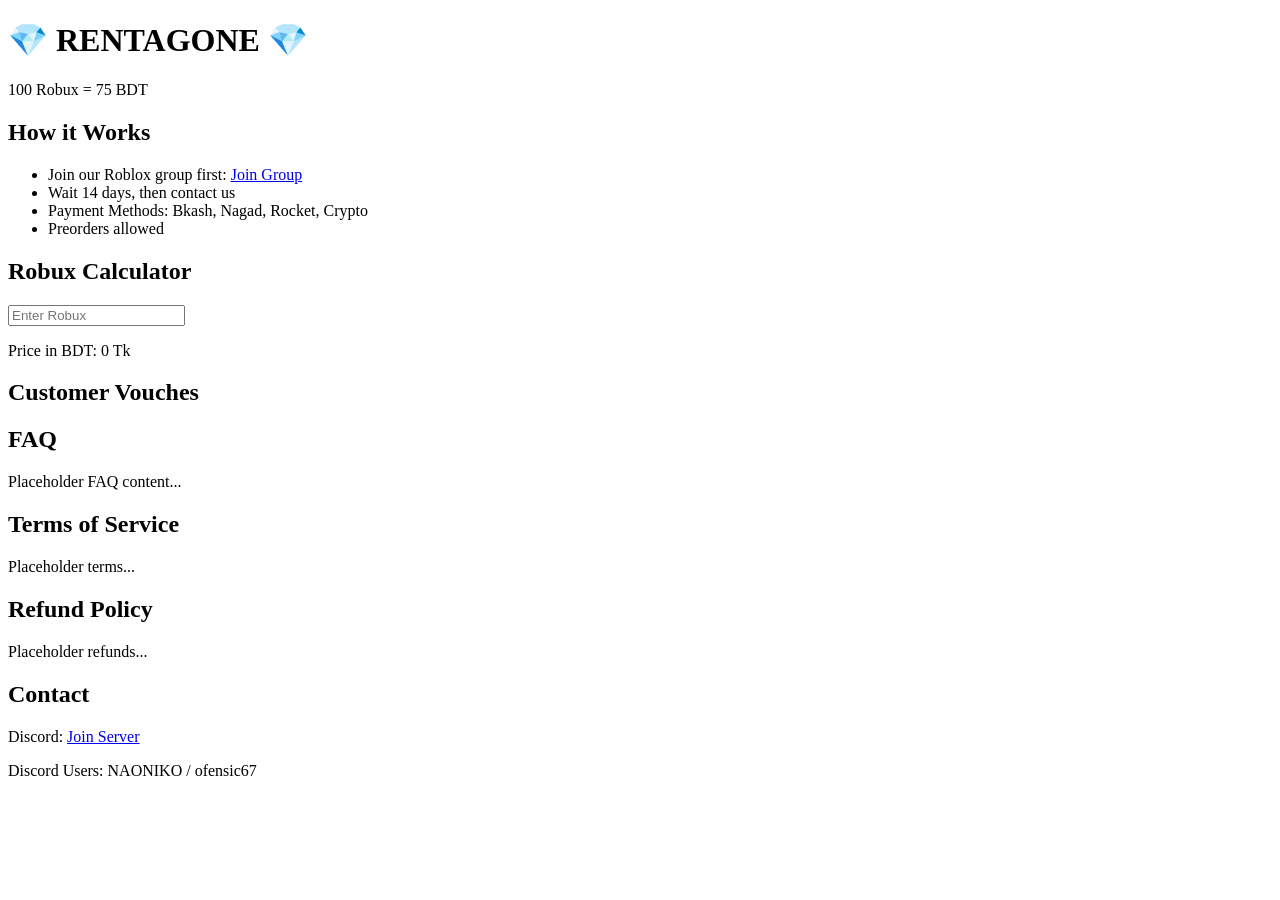
==== index.html @ b9e08302 "Update index.html" ====
<!DOCTYPE html>
<html lang="en">
<head>
  <meta charset="UTF-8">
  <meta name="viewport" content="width=device-width, initial-scale=1.0">
  <title>💎 RENTAGONE 💎</title>
  <link rel="stylesheet" href="style.css">
</head>
<body>

<header>
  <h1>💎 RENTAGONE 💎</h1>
  <p>100 Robux = 75 BDT</p>
</header>

<section id="how-it-works">
  <h2>How it Works</h2>
  <ul>
    <li>Join our Roblox group first: <a href="https://www.roblox.com/share/g/821984461" target="_blank">Join Group</a></li>
    <li>Wait 14 days, then contact us</li>
    <li>Payment Methods: Bkash, Nagad, Rocket, Crypto</li>
    <li>Preorders allowed</li>
  </ul>
</section>

<section id="robux-calculator">
  <h2>Robux Calculator</h2>
  <input type="number" id="robux-input" placeholder="Enter Robux">
  <p>Price in BDT: <span id="price-output">0 Tk</span></p>
</section>

<section id="vouches">
  <h2>Customer Vouches</h2>
  <div id="vouches-list"></div>
</section>

<section id="faq">
  <h2>FAQ</h2>
  <p>Placeholder FAQ content...</p>
</section>

<section id="terms">
  <h2>Terms of Service</h2>
  <p>Placeholder terms...</p>
</section>

<section id="refunds">
  <h2>Refund Policy</h2>
  <p>Placeholder refunds...</p>
</section>

<section id="contact">
  <h2>Contact</h2>
  <p>Discord: <a href="https://discord.gg/vEsmfYv5xp" target="_blank">Join Server</a></p>
  <p>Discord Users: NAONIKO / ofensic67</p>
</section>

<script src="script.js" defer></script>
</body>
</html>
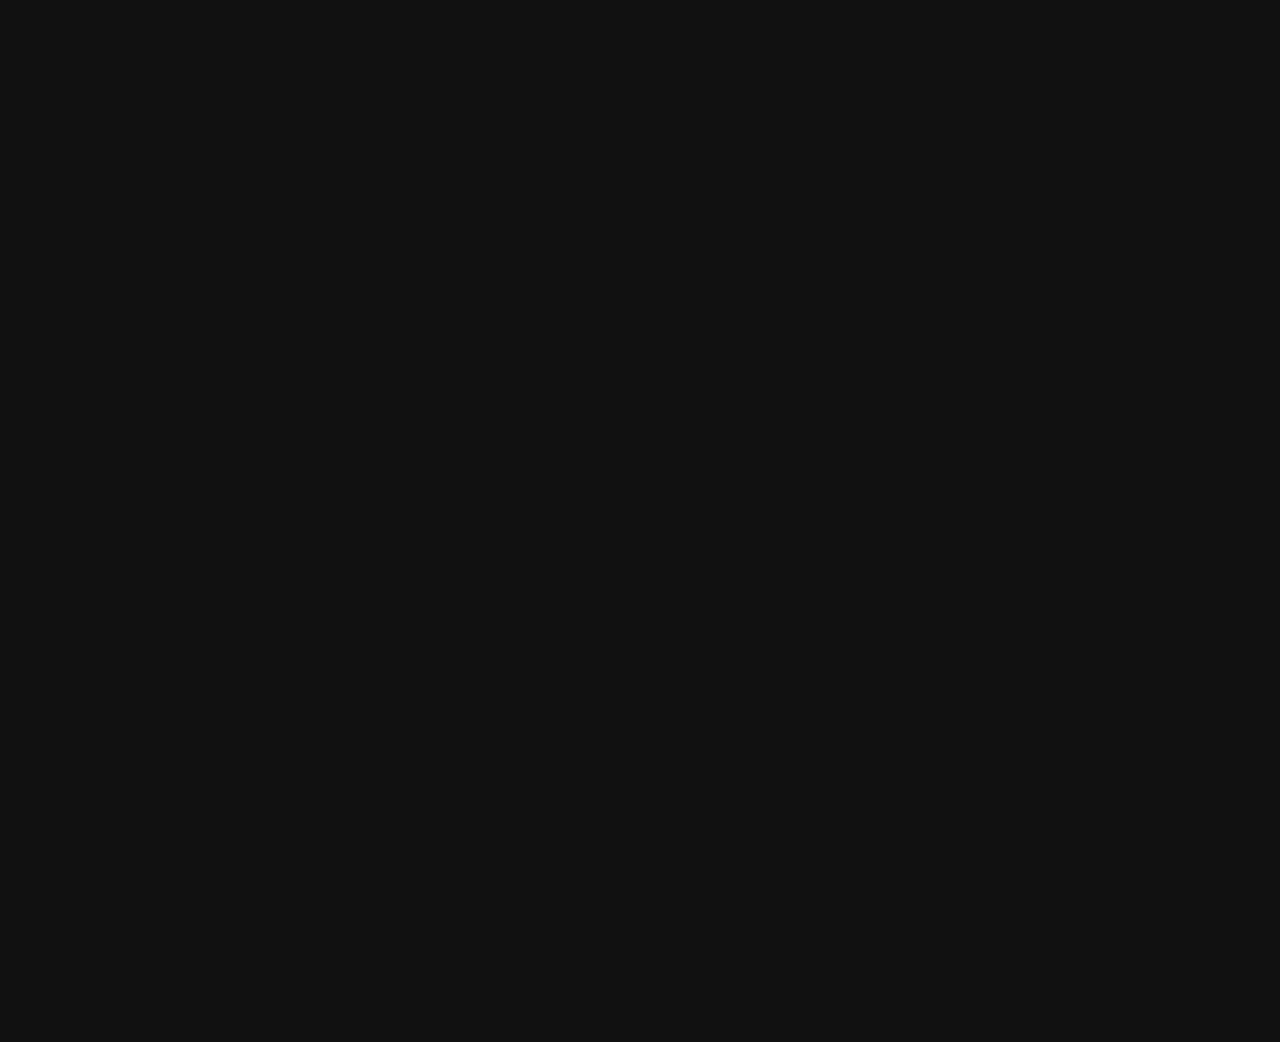
==== commit 577e002f: "Update index.html" ====
--- a/index.html
+++ b/index.html
@@ -7,54 +7,52 @@
   <link rel="stylesheet" href="style.css">
 </head>
 <body>
+  <!-- Header -->
+  <header class="fade-in">
+    <h1>💎 RENTAGONE 💎</h1>
+    <p>100 Robux = 75 BDT</p>
+  </header>
 
-<header>
-  <h1>💎 RENTAGONE 💎</h1>
-  <p>100 Robux = 75 BDT</p>
-</header>
+  <!-- How It Works Section -->
+  <section id="how-it-works" class="fade-in">
+    <h2>How it Works</h2>
+    <ol>
+      <li>Join our Roblox group first: <a href="https://www.roblox.com/share/g/821984461" target="_blank">Join Group</a></li>
+      <li>Wait 14 days, then contact us</li>
+      <li>Payment Methods: Bkash, Nagad, Rocket, Crypto</li>
+      <li>Preorders allowed</li>
+    </ol>
+  </section>
 
-<section id="how-it-works">
-  <h2>How it Works</h2>
-  <ul>
-    <li>Join our Roblox group first: <a href="https://www.roblox.com/share/g/821984461" target="_blank">Join Group</a></li>
-    <li>Wait 14 days, then contact us</li>
-    <li>Payment Methods: Bkash, Nagad, Rocket, Crypto</li>
-    <li>Preorders allowed</li>
-  </ul>
-</section>
+  <!-- Robux Calculator -->
+  <section id="robux-calculator" class="fade-in">
+    <h2>Robux Calculator</h2>
+    <label for="robux">Enter Robux amount:</label>
+    <input type="number" id="robux" placeholder="0">
+    <p>Price in BDT: <span id="price">0.00</span> Tk</p>
+  </section>
 
-<section id="robux-calculator">
-  <h2>Robux Calculator</h2>
-  <input type="number" id="robux-input" placeholder="Enter Robux">
-  <p>Price in BDT: <span id="price-output">0 Tk</span></p>
-</section>
+  <!-- Customer Vouches -->
+  <section id="vouches" class="fade-in">
+    <h2>Customer Vouches</h2>
+    <div id="vouch-list">
+      <p>Denolserl: Got my 160 Robux quickly, smooth! (5/5)</p>
+      <p>Denotiser2: 560 Robux delivered, happy customer! (5/5)</p>
+    </div>
+  </section>
 
-<section id="vouches">
-  <h2>Customer Vouches</h2>
-  <div id="vouches-list"></div>
-</section>
+  <!-- Contact Section -->
+  <section id="contact" class="fade-in">
+    <h2>Contact</h2>
+    <p>Discord: <a href="https://discord.gg/vEsmfYv5xp" target="_blank">Join Server</a></p>
+    <p>Discord Users: NAONIKO / ofensic67</p>
+  </section>
 
-<section id="faq">
-  <h2>FAQ</h2>
-  <p>Placeholder FAQ content...</p>
-</section>
+  <!-- Optional Footer -->
+  <footer class="fade-in">
+    <p>© 2026 RENTAGONE</p>
+  </footer>
 
-<section id="terms">
-  <h2>Terms of Service</h2>
-  <p>Placeholder terms...</p>
-</section>
-
-<section id="refunds">
-  <h2>Refund Policy</h2>
-  <p>Placeholder refunds...</p>
-</section>
-
-<section id="contact">
-  <h2>Contact</h2>
-  <p>Discord: <a href="https://discord.gg/vEsmfYv5xp" target="_blank">Join Server</a></p>
-  <p>Discord Users: NAONIKO / ofensic67</p>
-</section>
-
-<script src="script.js" defer></script>
+  <script src="script.js"></script>
 </body>
 </html>
--- a/style.css
+++ b/style.css
@@ -0,0 +1,48 @@
+body {
+  font-family: Arial, sans-serif;
+  background: #111;
+  color: #fff;
+  margin: 0;
+  padding: 0;
+}
+
+header {
+  text-align: center;
+  padding: 30px 0;
+  background: #1a1a1a;
+}
+
+header h1 {
+  color: #00ffff;
+  margin: 0;
+}
+
+section {
+  padding: 20px;
+  margin: 20px;
+  background: #222;
+  border-radius: 8px;
+}
+
+a {
+  color: #00ffff;
+  text-decoration: none;
+}
+
+input {
+  padding: 8px;
+  margin-top: 10px;
+  border-radius: 5px;
+  border: none;
+}
+/* Scroll fade-in effect */
+.fade-in {
+  opacity: 0;
+  transform: translateY(30px);
+  transition: opacity 0.8s ease-out, transform 0.8s ease-out;
+}
+
+.fade-in.visible {
+  opacity: 1;
+  transform: translateY(0);
+}
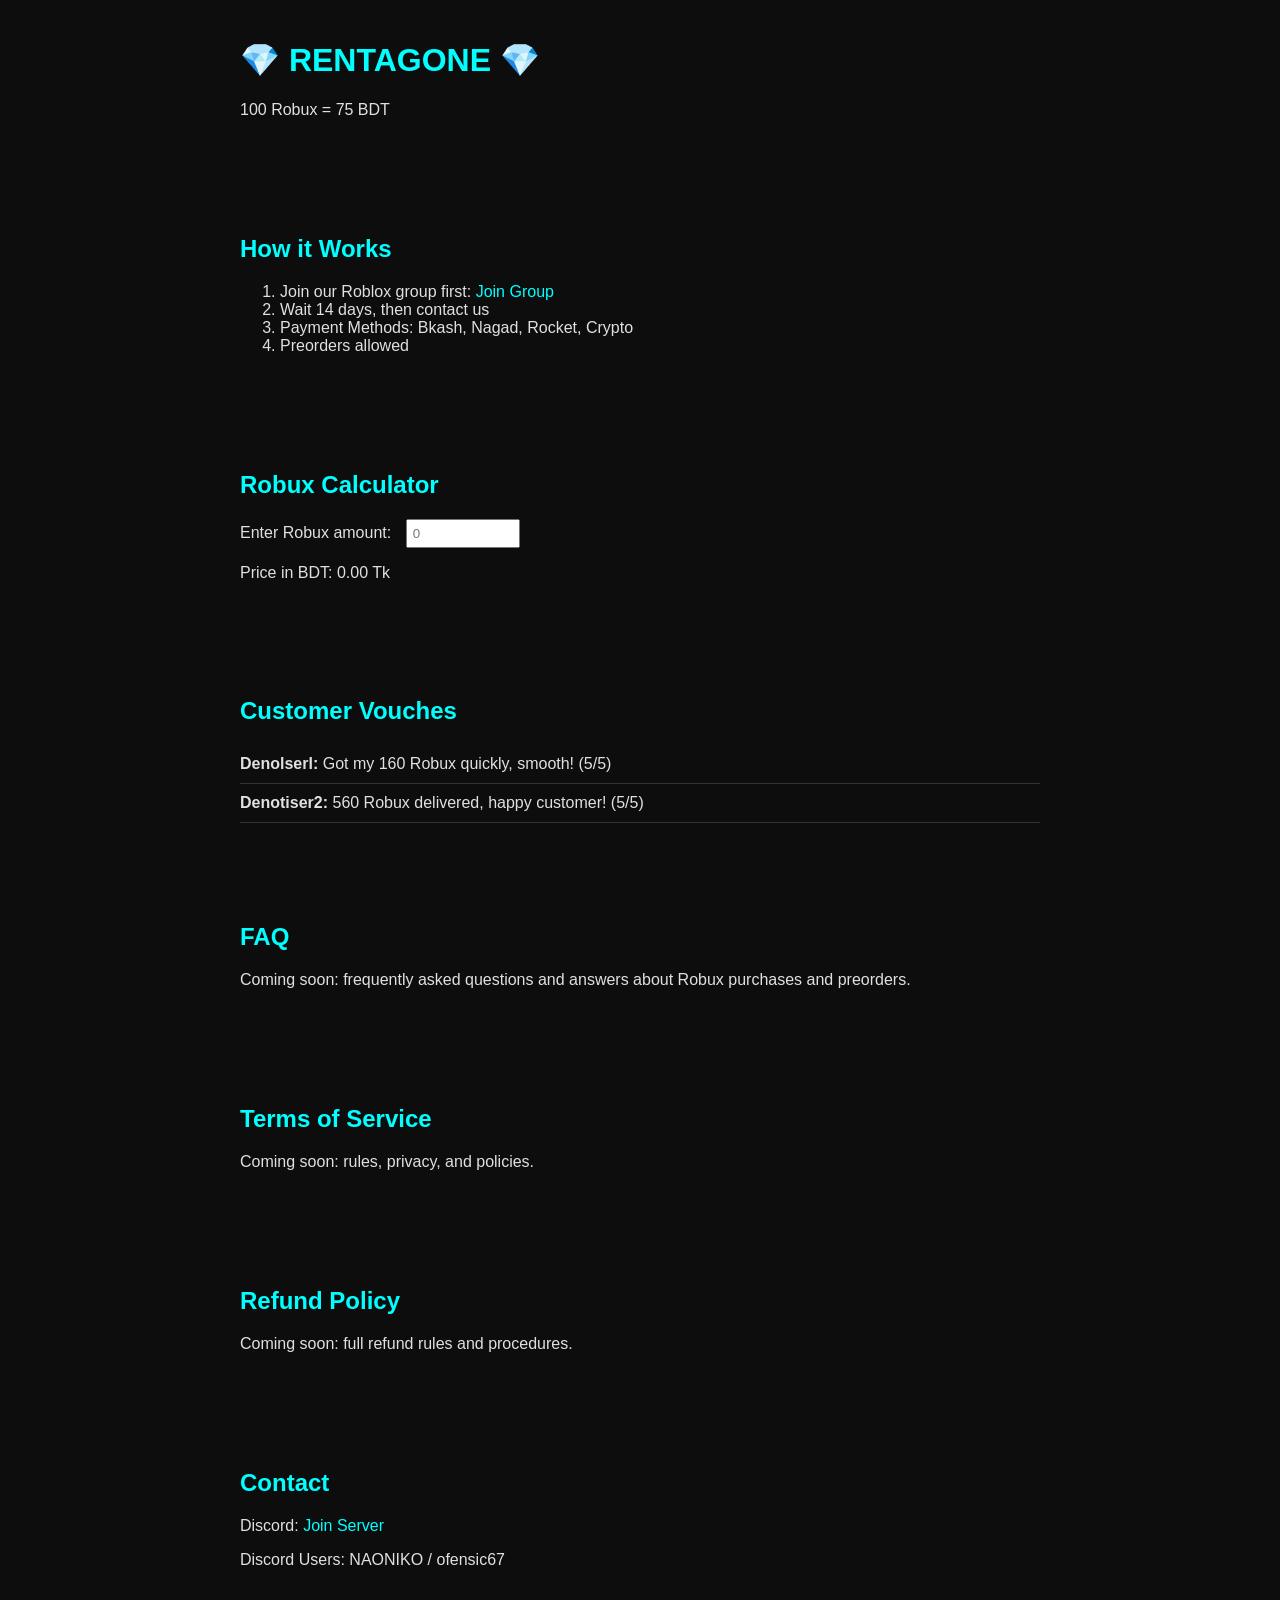
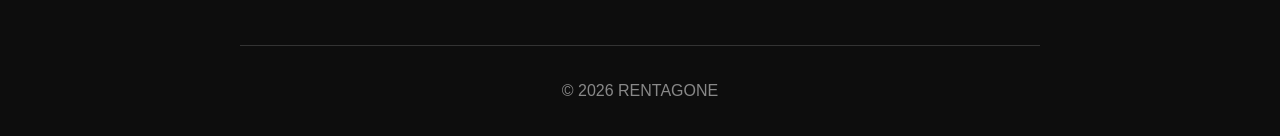
==== commit 014b61f4: "Update index.html" ====
--- a/index.html
+++ b/index.html
@@ -4,17 +4,34 @@
   <meta charset="UTF-8">
   <meta name="viewport" content="width=device-width, initial-scale=1.0">
   <title>💎 RENTAGONE 💎</title>
-  <link rel="stylesheet" href="style.css">
+  <style>
+    /* === Basic Styles === */
+    body {
+      font-family: Arial, sans-serif;
+      background-color: #0d0d0d;
+      color: #e0e0e0;
+      margin: 0;
+      padding: 0;
+    }
+    a { color: #00ffff; text-decoration: none; }
+    header, section, footer { padding: 20px; max-width: 800px; margin: auto; }
+    h1, h2 { color: #00ffff; }
+    input[type=number] { width: 100px; padding: 5px; margin-left: 10px; }
+    .section-box { margin-bottom: 40px; }
+    .vouch { border-bottom: 1px solid #333; padding: 10px 0; }
+    footer { text-align: center; color: #888; padding: 20px 0; border-top: 1px solid #333; }
+  </style>
 </head>
 <body>
-  <!-- Header -->
-  <header class="fade-in">
+
+  <!-- HEADER -->
+  <header class="section-box">
     <h1>💎 RENTAGONE 💎</h1>
     <p>100 Robux = 75 BDT</p>
   </header>
 
-  <!-- How It Works Section -->
-  <section id="how-it-works" class="fade-in">
+  <!-- HOW IT WORKS -->
+  <section id="how-it-works" class="section-box">
     <h2>How it Works</h2>
     <ol>
       <li>Join our Roblox group first: <a href="https://www.roblox.com/share/g/821984461" target="_blank">Join Group</a></li>
@@ -24,35 +41,67 @@
     </ol>
   </section>
 
-  <!-- Robux Calculator -->
-  <section id="robux-calculator" class="fade-in">
+  <!-- ROBUX CALCULATOR -->
+  <section id="robux-calculator" class="section-box">
     <h2>Robux Calculator</h2>
     <label for="robux">Enter Robux amount:</label>
-    <input type="number" id="robux" placeholder="0">
+    <input type="number" id="robux" placeholder="0" min="0">
     <p>Price in BDT: <span id="price">0.00</span> Tk</p>
   </section>
 
-  <!-- Customer Vouches -->
-  <section id="vouches" class="fade-in">
+  <!-- CUSTOMER VOUCHES -->
+  <section id="vouches" class="section-box">
     <h2>Customer Vouches</h2>
     <div id="vouch-list">
-      <p>Denolserl: Got my 160 Robux quickly, smooth! (5/5)</p>
-      <p>Denotiser2: 560 Robux delivered, happy customer! (5/5)</p>
+      <div class="vouch"><strong>Denolserl:</strong> Got my 160 Robux quickly, smooth! (5/5)</div>
+      <div class="vouch"><strong>Denotiser2:</strong> 560 Robux delivered, happy customer! (5/5)</div>
+      <!-- You can add more demo vouches here -->
     </div>
   </section>
 
-  <!-- Contact Section -->
-  <section id="contact" class="fade-in">
+  <!-- FAQ SECTION (Placeholder) -->
+  <section id="faq" class="section-box">
+    <h2>FAQ</h2>
+    <p>Coming soon: frequently asked questions and answers about Robux purchases and preorders.</p>
+  </section>
+
+  <!-- TERMS OF SERVICE -->
+  <section id="terms" class="section-box">
+    <h2>Terms of Service</h2>
+    <p>Coming soon: rules, privacy, and policies.</p>
+  </section>
+
+  <!-- REFUND POLICY -->
+  <section id="refunds" class="section-box">
+    <h2>Refund Policy</h2>
+    <p>Coming soon: full refund rules and procedures.</p>
+  </section>
+
+  <!-- CONTACT -->
+  <section id="contact" class="section-box">
     <h2>Contact</h2>
     <p>Discord: <a href="https://discord.gg/vEsmfYv5xp" target="_blank">Join Server</a></p>
     <p>Discord Users: NAONIKO / ofensic67</p>
   </section>
 
-  <!-- Optional Footer -->
-  <footer class="fade-in">
+  <!-- FOOTER -->
+  <footer>
     <p>© 2026 RENTAGONE</p>
   </footer>
 
-  <script src="script.js"></script>
+  <!-- === SCRIPT.JS CONTENT === -->
+  <script>
+    // Robux Calculator
+    const robuxInput = document.getElementById('robux');
+    const priceSpan = document.getElementById('price');
+    const rate = 75 / 100; // 100 Robux = 75 BDT
+
+    robuxInput.addEventListener('input', () => {
+      let robux = parseFloat(robuxInput.value) || 0;
+      let price = robux * rate;
+      priceSpan.textContent = price.toFixed(2);
+    });
+  </script>
+
 </body>
 </html>
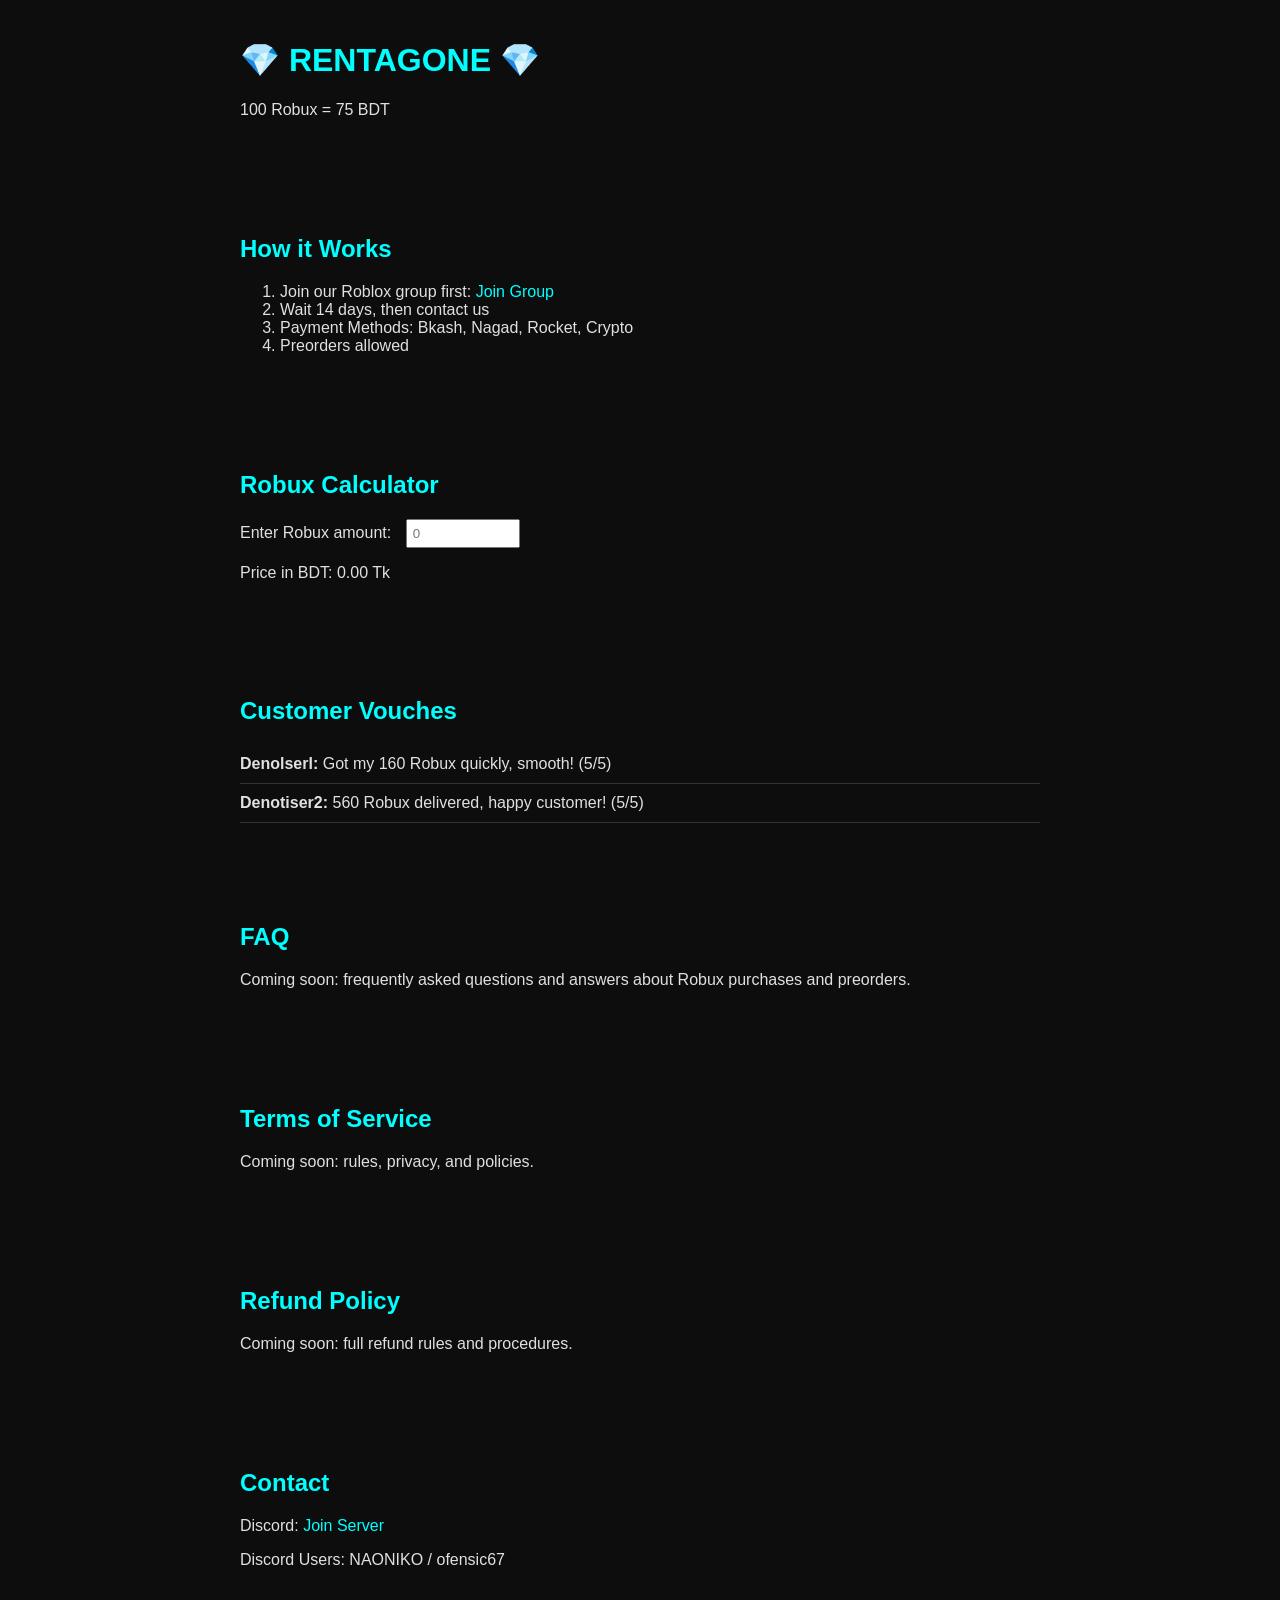
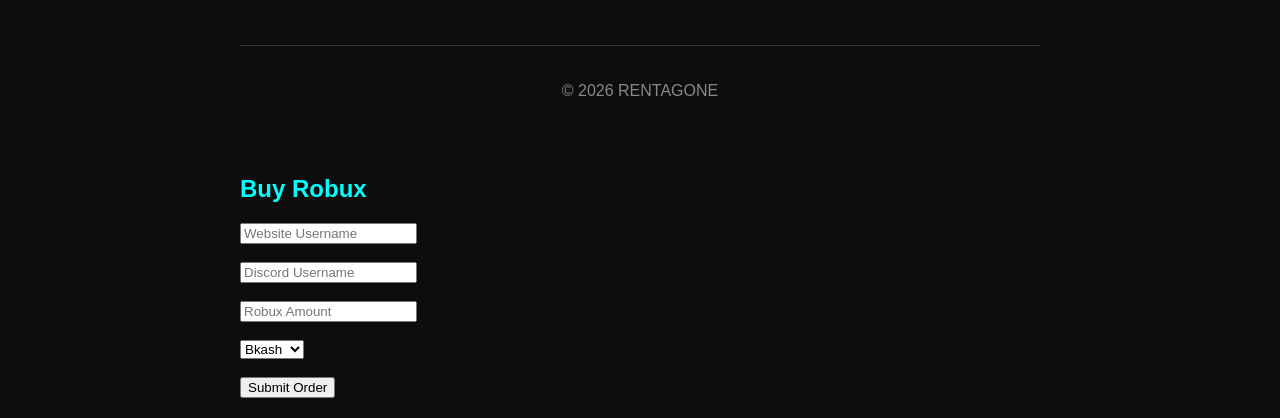
==== commit 7e88e739: "Update index.html" ====
--- a/index.html
+++ b/index.html
@@ -105,3 +105,25 @@
 
 </body>
 </html>
+<section id="order">
+
+<h2>Buy Robux</h2>
+
+<input id="username" placeholder="Website Username"><br><br>
+
+<input id="discord" placeholder="Discord Username"><br><br>
+
+<input id="orderRobux" placeholder="Robux Amount"><br><br>
+
+<select id="payment">
+<option>Bkash</option>
+<option>Nagad</option>
+<option>Rocket</option>
+<option>Crypto</option>
+</select>
+
+<br><br>
+
+<button onclick="sendOrder()">Submit Order</button>
+
+</section>
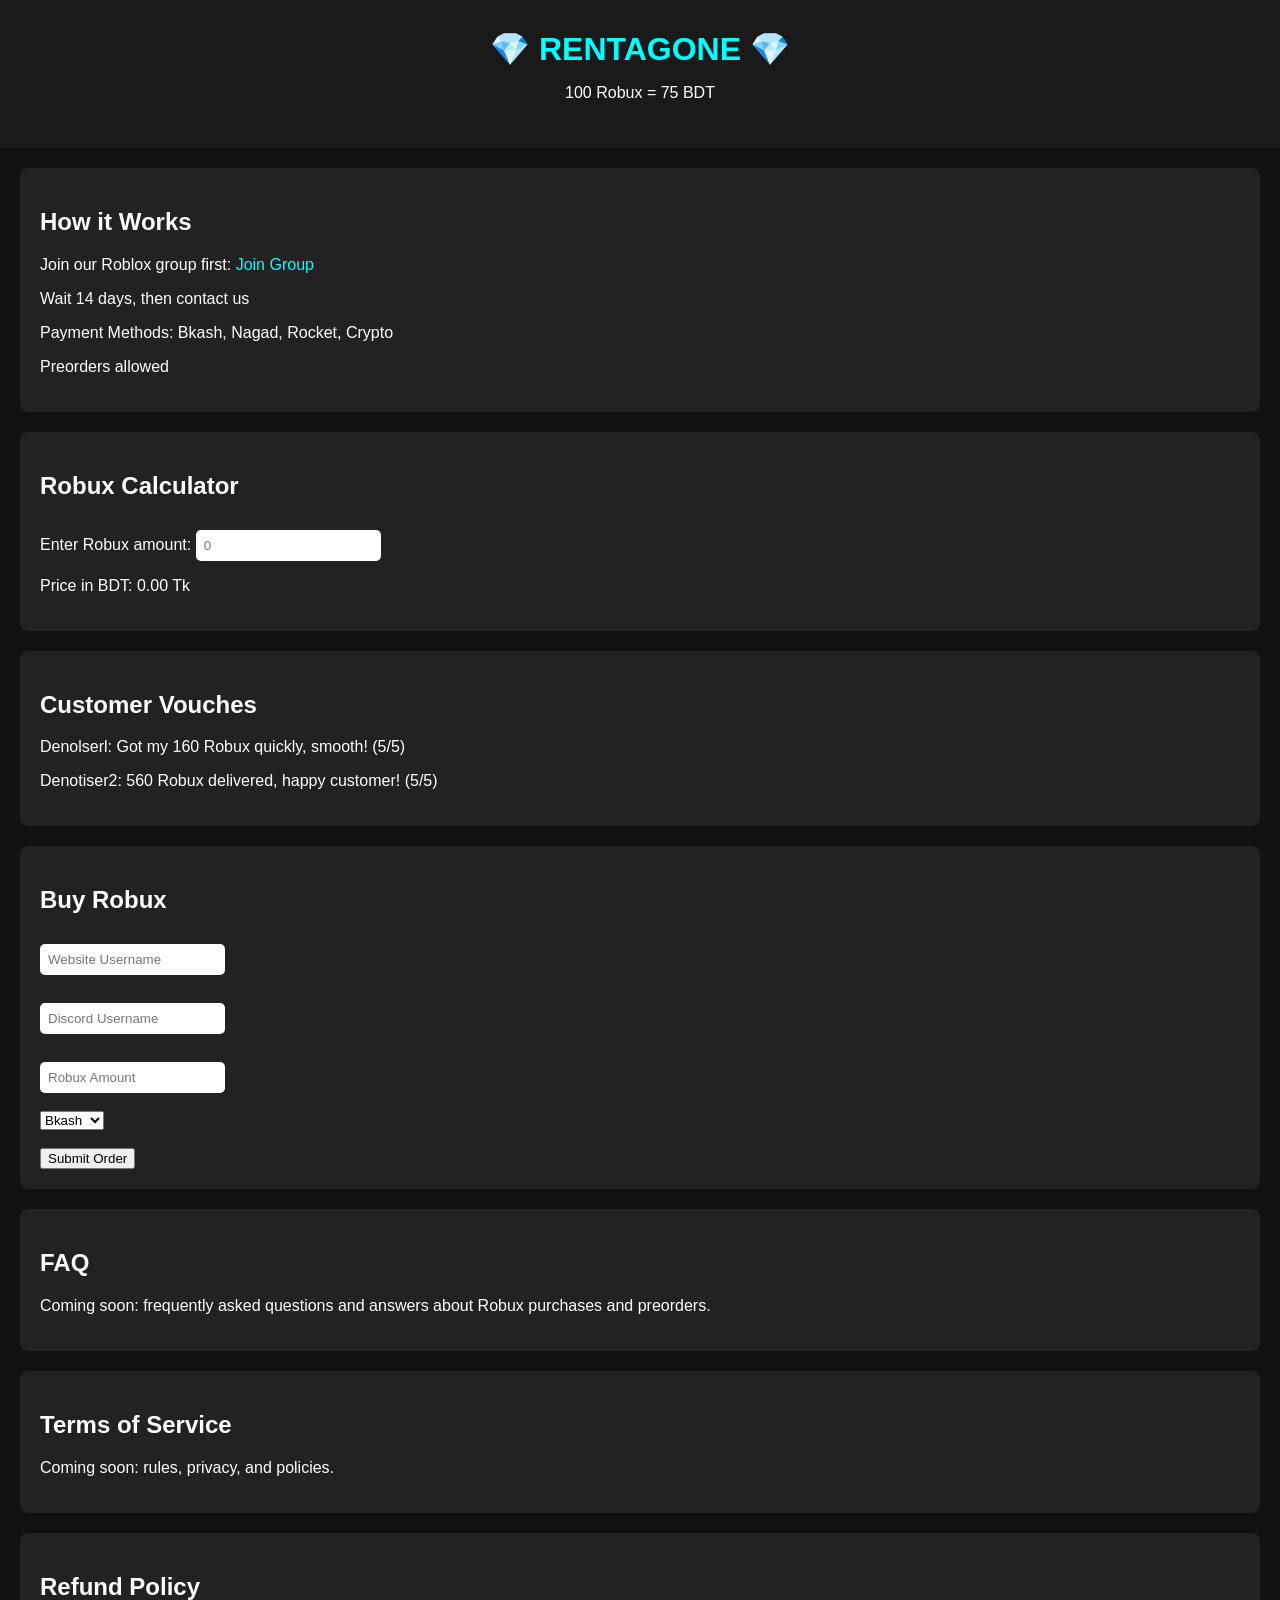
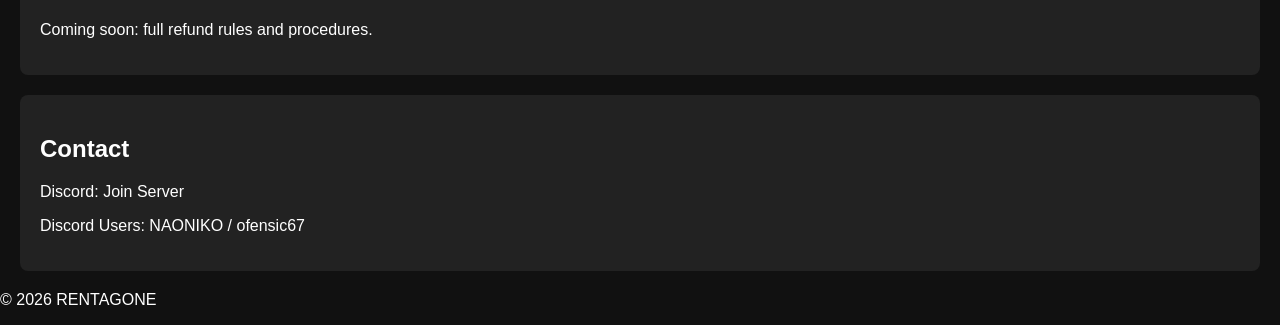
==== commit 5a7d29c7: "Update index.html" ====
--- a/index.html
+++ b/index.html
@@ -1,125 +1,87 @@
 <!DOCTYPE html>
 <html lang="en">
 <head>
-  <meta charset="UTF-8">
-  <meta name="viewport" content="width=device-width, initial-scale=1.0">
-  <title>💎 RENTAGONE 💎</title>
-  <style>
-    /* === Basic Styles === */
-    body {
-      font-family: Arial, sans-serif;
-      background-color: #0d0d0d;
-      color: #e0e0e0;
-      margin: 0;
-      padding: 0;
-    }
-    a { color: #00ffff; text-decoration: none; }
-    header, section, footer { padding: 20px; max-width: 800px; margin: auto; }
-    h1, h2 { color: #00ffff; }
-    input[type=number] { width: 100px; padding: 5px; margin-left: 10px; }
-    .section-box { margin-bottom: 40px; }
-    .vouch { border-bottom: 1px solid #333; padding: 10px 0; }
-    footer { text-align: center; color: #888; padding: 20px 0; border-top: 1px solid #333; }
-  </style>
+
+<meta charset="UTF-8">
+<meta name="viewport" content="width=device-width, initial-scale=1.0">
+
+<title>RENTAGONE</title>
+
+<link rel="stylesheet" href="style.css">
+
 </head>
 <body>
 
-  <!-- HEADER -->
-  <header class="section-box">
-    <h1>💎 RENTAGONE 💎</h1>
-    <p>100 Robux = 75 BDT</p>
-  </header>
+<header>
 
-  <!-- HOW IT WORKS -->
-  <section id="how-it-works" class="section-box">
-    <h2>How it Works</h2>
-    <ol>
-      <li>Join our Roblox group first: <a href="https://www.roblox.com/share/g/821984461" target="_blank">Join Group</a></li>
-      <li>Wait 14 days, then contact us</li>
-      <li>Payment Methods: Bkash, Nagad, Rocket, Crypto</li>
-      <li>Preorders allowed</li>
-    </ol>
-  </section>
+<h1>💎 RENTAGONE 💎</h1>
+<p>100 Robux = 75 BDT</p>
 
-  <!-- ROBUX CALCULATOR -->
-  <section id="robux-calculator" class="section-box">
-    <h2>Robux Calculator</h2>
-    <label for="robux">Enter Robux amount:</label>
-    <input type="number" id="robux" placeholder="0" min="0">
-    <p>Price in BDT: <span id="price">0.00</span> Tk</p>
-  </section>
+</header>
 
-  <!-- CUSTOMER VOUCHES -->
-  <section id="vouches" class="section-box">
-    <h2>Customer Vouches</h2>
-    <div id="vouch-list">
-      <div class="vouch"><strong>Denolserl:</strong> Got my 160 Robux quickly, smooth! (5/5)</div>
-      <div class="vouch"><strong>Denotiser2:</strong> 560 Robux delivered, happy customer! (5/5)</div>
-      <!-- You can add more demo vouches here -->
-    </div>
-  </section>
 
-  <!-- FAQ SECTION (Placeholder) -->
-  <section id="faq" class="section-box">
-    <h2>FAQ</h2>
-    <p>Coming soon: frequently asked questions and answers about Robux purchases and preorders.</p>
-  </section>
+<section>
 
-  <!-- TERMS OF SERVICE -->
-  <section id="terms" class="section-box">
-    <h2>Terms of Service</h2>
-    <p>Coming soon: rules, privacy, and policies.</p>
-  </section>
+<h2>How it Works</h2>
 
-  <!-- REFUND POLICY -->
-  <section id="refunds" class="section-box">
-    <h2>Refund Policy</h2>
-    <p>Coming soon: full refund rules and procedures.</p>
-  </section>
+<p>Join our Roblox group first: <a href="#">Join Group</a></p>
 
-  <!-- CONTACT -->
-  <section id="contact" class="section-box">
-    <h2>Contact</h2>
-    <p>Discord: <a href="https://discord.gg/vEsmfYv5xp" target="_blank">Join Server</a></p>
-    <p>Discord Users: NAONIKO / ofensic67</p>
-  </section>
+<p>Wait 14 days, then contact us</p>
 
-  <!-- FOOTER -->
-  <footer>
-    <p>© 2026 RENTAGONE</p>
-  </footer>
+<p>Payment Methods: Bkash, Nagad, Rocket, Crypto</p>
 
-  <!-- === SCRIPT.JS CONTENT === -->
-  <script>
-    // Robux Calculator
-    const robuxInput = document.getElementById('robux');
-    const priceSpan = document.getElementById('price');
-    const rate = 75 / 100; // 100 Robux = 75 BDT
+<p>Preorders allowed</p>
 
-    robuxInput.addEventListener('input', () => {
-      let robux = parseFloat(robuxInput.value) || 0;
-      let price = robux * rate;
-      priceSpan.textContent = price.toFixed(2);
-    });
-  </script>
+</section>
 
-</body>
-</html>
-<section id="order">
+
+<section>
+
+<h2>Robux Calculator</h2>
+
+<label>Enter Robux amount:</label>
+
+<input id="robux" type="number" placeholder="0">
+
+<p>Price in BDT: <span id="price">0.00</span> Tk</p>
+
+</section>
+
+
+<section>
+
+<h2>Customer Vouches</h2>
+
+<p>Denolserl: Got my 160 Robux quickly, smooth! (5/5)</p>
+
+<p>Denotiser2: 560 Robux delivered, happy customer! (5/5)</p>
+
+</section>
+
+
+<section>
 
 <h2>Buy Robux</h2>
 
-<input id="username" placeholder="Website Username"><br><br>
+<input id="username" placeholder="Website Username">
 
-<input id="discord" placeholder="Discord Username"><br><br>
+<br><br>
 
-<input id="orderRobux" placeholder="Robux Amount"><br><br>
+<input id="discord" placeholder="Discord Username">
+
+<br><br>
+
+<input id="orderRobux" placeholder="Robux Amount">
+
+<br><br>
 
 <select id="payment">
+
 <option>Bkash</option>
 <option>Nagad</option>
 <option>Rocket</option>
 <option>Crypto</option>
+
 </select>
 
 <br><br>
@@ -127,3 +89,54 @@
 <button onclick="sendOrder()">Submit Order</button>
 
 </section>
+
+
+<section>
+
+<h2>FAQ</h2>
+
+<p>Coming soon: frequently asked questions and answers about Robux purchases and preorders.</p>
+
+</section>
+
+
+<section>
+
+<h2>Terms of Service</h2>
+
+<p>Coming soon: rules, privacy, and policies.</p>
+
+</section>
+
+
+<section>
+
+<h2>Refund Policy</h2>
+
+<p>Coming soon: full refund rules and procedures.</p>
+
+</section>
+
+
+<section>
+
+<h2>Contact</h2>
+
+<p>Discord: Join Server</p>
+
+<p>Discord Users: NAONIKO / ofensic67</p>
+
+</section>
+
+
+<footer>
+
+<p>© 2026 RENTAGONE</p>
+
+</footer>
+
+
+<script src="script.js"></script>
+
+</body>
+</html>
--- a/style.css
+++ b/style.css
@@ -0,0 +1,48 @@
+body {
+  font-family: Arial, sans-serif;
+  background: #111;
+  color: #fff;
+  margin: 0;
+  padding: 0;
+}
+
+header {
+  text-align: center;
+  padding: 30px 0;
+  background: #1a1a1a;
+}
+
+header h1 {
+  color: #00ffff;
+  margin: 0;
+}
+
+section {
+  padding: 20px;
+  margin: 20px;
+  background: #222;
+  border-radius: 8px;
+}
+
+a {
+  color: #00ffff;
+  text-decoration: none;
+}
+
+input {
+  padding: 8px;
+  margin-top: 10px;
+  border-radius: 5px;
+  border: none;
+}
+/* Scroll fade-in effect */
+.fade-in {
+  opacity: 0;
+  transform: translateY(30px);
+  transition: opacity 0.8s ease-out, transform 0.8s ease-out;
+}
+
+.fade-in.visible {
+  opacity: 1;
+  transform: translateY(0);
+}
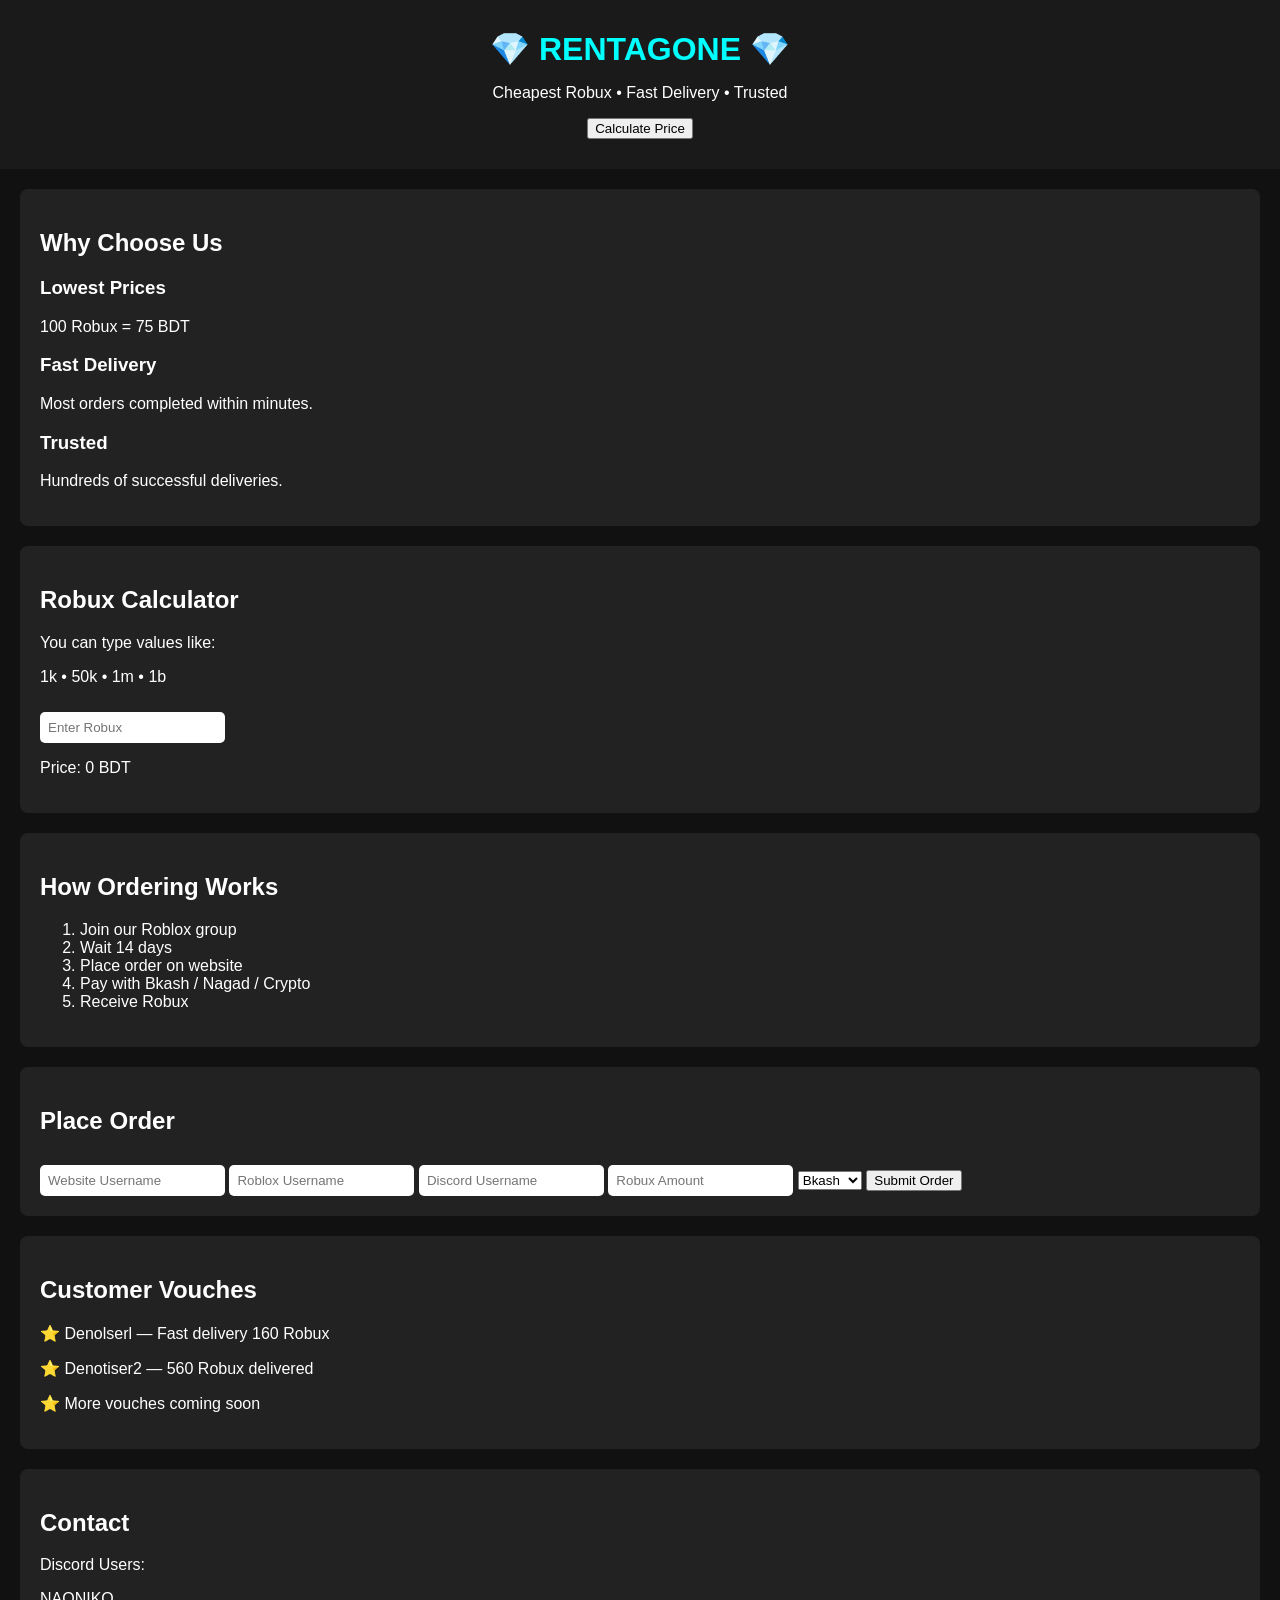
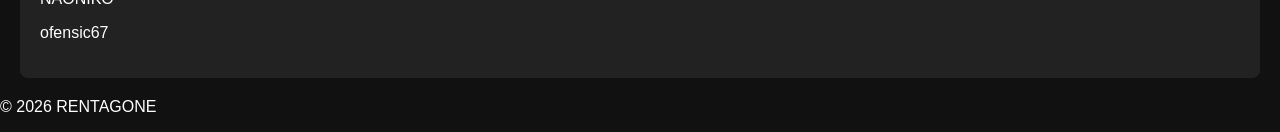
==== commit 69ba18fa: "Update index.html" ====
--- a/index.html
+++ b/index.html
@@ -1,81 +1,117 @@
 <!DOCTYPE html>
 <html lang="en">
+
 <head>
 
 <meta charset="UTF-8">
-<meta name="viewport" content="width=device-width, initial-scale=1.0">
+<meta name="viewport" content="width=device-width, initial-scale=1">
 
 <title>RENTAGONE</title>
 
 <link rel="stylesheet" href="style.css">
 
 </head>
+
 <body>
 
-<header>
+<header class="hero">
 
 <h1>💎 RENTAGONE 💎</h1>
-<p>100 Robux = 75 BDT</p>
+
+<p class="tagline">
+Cheapest Robux • Fast Delivery • Trusted
+</p>
+
+<a href="#calculator">
+<button class="mainbtn">Calculate Price</button>
+</a>
 
 </header>
 
 
-<section>
 
-<h2>How it Works</h2>
+<section class="section">
 
-<p>Join our Roblox group first: <a href="#">Join Group</a></p>
+<h2>Why Choose Us</h2>
 
-<p>Wait 14 days, then contact us</p>
+<div class="features">
 
-<p>Payment Methods: Bkash, Nagad, Rocket, Crypto</p>
+<div class="card">
+<h3>Lowest Prices</h3>
+<p>100 Robux = 75 BDT</p>
+</div>
 
-<p>Preorders allowed</p>
+<div class="card">
+<h3>Fast Delivery</h3>
+<p>Most orders completed within minutes.</p>
+</div>
+
+<div class="card">
+<h3>Trusted</h3>
+<p>Hundreds of successful deliveries.</p>
+</div>
+
+</div>
 
 </section>
 
 
-<section>
+
+<section id="calculator" class="section">
 
 <h2>Robux Calculator</h2>
 
-<label>Enter Robux amount:</label>
+<p>You can type values like:</p>
 
-<input id="robux" type="number" placeholder="0">
+<p class="examples">1k • 50k • 1m • 1b</p>
 
-<p>Price in BDT: <span id="price">0.00</span> Tk</p>
+<input id="robuxInput" placeholder="Enter Robux">
+
+<p class="price">
+Price: <span id="price">0</span> BDT
+</p>
 
 </section>
 
 
-<section>
 
-<h2>Customer Vouches</h2>
+<section class="section">
 
-<p>Denolserl: Got my 160 Robux quickly, smooth! (5/5)</p>
+<h2>How Ordering Works</h2>
 
-<p>Denotiser2: 560 Robux delivered, happy customer! (5/5)</p>
+<ol class="steps">
+
+<li>Join our Roblox group</li>
+
+<li>Wait 14 days</li>
+
+<li>Place order on website</li>
+
+<li>Pay with Bkash / Nagad / Crypto</li>
+
+<li>Receive Robux</li>
+
+</ol>
 
 </section>
 
 
-<section>
 
-<h2>Buy Robux</h2>
+<section class="section">
 
-<input id="username" placeholder="Website Username">
+<h2>Place Order</h2>
 
-<br><br>
+<div class="orderbox">
 
-<input id="discord" placeholder="Discord Username">
+<input id="siteUser" placeholder="Website Username">
 
-<br><br>
+<input id="robloxUser" placeholder="Roblox Username">
 
-<input id="orderRobux" placeholder="Robux Amount">
+<input id="discordUser" placeholder="Discord Username">
 
-<br><br>
+<input id="orderAmount" placeholder="Robux Amount">
 
-<select id="payment">
+<select id="paymentMethod">
 
 <option>Bkash</option>
 <option>Nagad</option>
@@ -84,49 +120,44 @@
 
 </select>
 
-<br><br>
+<button onclick="sendOrder()">Submit Order</button>
 
-<button onclick="sendOrder()">Submit Order</button>
+</div>
 
 </section>
 
 
-<section>
 
-<h2>FAQ</h2>
+<section class="section">
 
-<p>Coming soon: frequently asked questions and answers about Robux purchases and preorders.</p>
+<h2>Customer Vouches</h2>
+
+<div class="vouchbox">
+
+<p>⭐ Denolserl — Fast delivery 160 Robux</p>
+
+<p>⭐ Denotiser2 — 560 Robux delivered</p>
+
+<p>⭐ More vouches coming soon</p>
+
+</div>
 
 </section>
 
 
-<section>
 
-<h2>Terms of Service</h2>
+<section class="section">
 
-<p>Coming soon: rules, privacy, and policies.</p>
+<h2>Contact</h2>
+
+<p>Discord Users:</p>
+
+<p>NAONIKO</p>
+
+<p>ofensic67</p>
 
 </section>
 
-
-<section>
-
-<h2>Refund Policy</h2>
-
-<p>Coming soon: full refund rules and procedures.</p>
-
-</section>
-
-
-<section>
-
-<h2>Contact</h2>
-
-<p>Discord: Join Server</p>
-
-<p>Discord Users: NAONIKO / ofensic67</p>
-
-</section>
 
 
 <footer>
@@ -135,8 +166,8 @@
 
 </footer>
 
-
 <script src="script.js"></script>
 
 </body>
+
 </html>
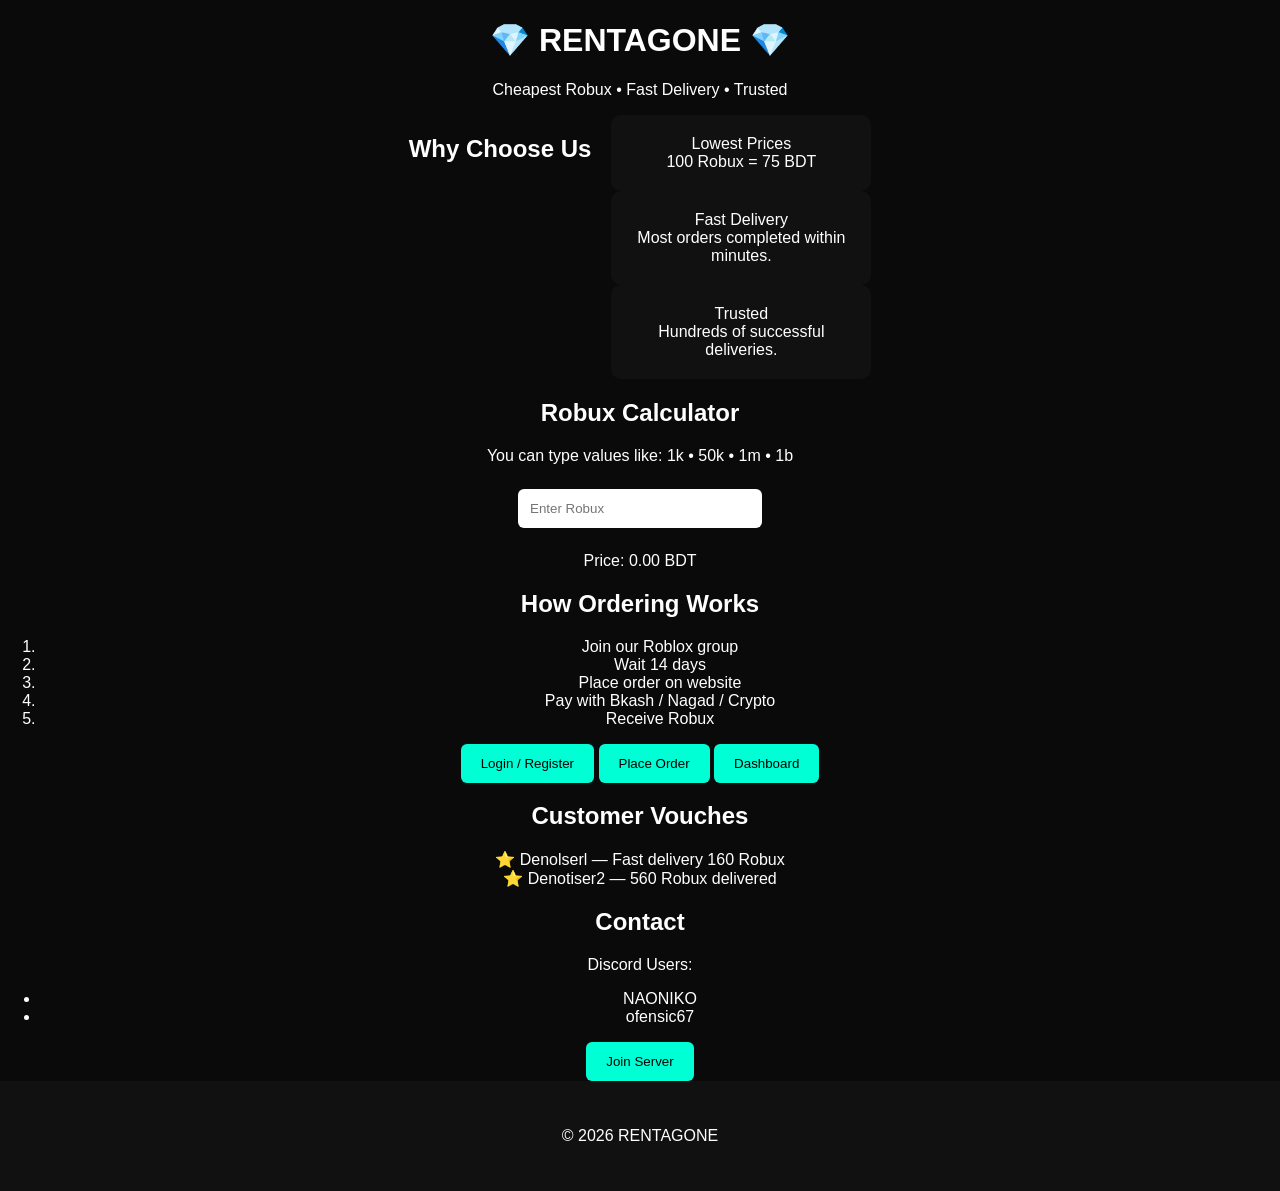
==== commit 3871cefe: "Update index.html" ====
--- a/index.html
+++ b/index.html
@@ -1,173 +1,70 @@
 <!DOCTYPE html>
 <html lang="en">
-
 <head>
-
 <meta charset="UTF-8">
-<meta name="viewport" content="width=device-width, initial-scale=1">
-
-<title>RENTAGONE</title>
-
+<meta name="viewport" content="width=device-width, initial-scale=1.0">
+<title>💎 RENTAGONE 💎</title>
 <link rel="stylesheet" href="style.css">
-
 </head>
-
 <body>
 
-<header class="hero">
-
-<h1>💎 RENTAGONE 💎</h1>
-
-<p class="tagline">
-Cheapest Robux • Fast Delivery • Trusted
-</p>
-
-<a href="#calculator">
-<button class="mainbtn">Calculate Price</button>
-</a>
-
+<header class="header">
+  <h1>💎 RENTAGONE 💎</h1>
+  <p>Cheapest Robux • Fast Delivery • Trusted</p>
 </header>
 
-
-
-<section class="section">
-
-<h2>Why Choose Us</h2>
-
-<div class="features">
-
-<div class="card">
-<h3>Lowest Prices</h3>
-<p>100 Robux = 75 BDT</p>
-</div>
-
-<div class="card">
-<h3>Fast Delivery</h3>
-<p>Most orders completed within minutes.</p>
-</div>
-
-<div class="card">
-<h3>Trusted</h3>
-<p>Hundreds of successful deliveries.</p>
-</div>
-
-</div>
-
+<section class="features animate">
+  <h2>Why Choose Us</h2>
+  <div class="cards">
+    <div class="card">Lowest Prices<br>100 Robux = 75 BDT</div>
+    <div class="card">Fast Delivery<br>Most orders completed within minutes.</div>
+    <div class="card">Trusted<br>Hundreds of successful deliveries.</div>
+  </div>
 </section>
 
-
-
-<section id="calculator" class="section">
-
-<h2>Robux Calculator</h2>
-
-<p>You can type values like:</p>
-
-<p class="examples">1k • 50k • 1m • 1b</p>
-
-<input id="robuxInput" placeholder="Enter Robux">
-
-<p class="price">
-Price: <span id="price">0</span> BDT
-</p>
-
+<section class="calculator animate">
+  <h2>Robux Calculator</h2>
+  <p>You can type values like: 1k • 50k • 1m • 1b</p>
+  <input type="text" id="robuxInput" placeholder="Enter Robux">
+  <p>Price: <span id="priceDisplay">0.00 BDT</span></p>
 </section>
 
-
-
-<section class="section">
-
-<h2>How Ordering Works</h2>
-
-<ol class="steps">
-
-<li>Join our Roblox group</li>
-
-<li>Wait 14 days</li>
-
-<li>Place order on website</li>
-
-<li>Pay with Bkash / Nagad / Crypto</li>
-
-<li>Receive Robux</li>
-
-</ol>
-
+<section class="ordering animate">
+  <h2>How Ordering Works</h2>
+  <ol>
+    <li>Join our Roblox group</li>
+    <li>Wait 14 days</li>
+    <li>Place order on website</li>
+    <li>Pay with Bkash / Nagad / Crypto</li>
+    <li>Receive Robux</li>
+  </ol>
+  <div class="buttons">
+    <a href="login.html"><button>Login / Register</button></a>
+    <a href="order.html"><button>Place Order</button></a>
+    <a href="dashboard.html"><button>Dashboard</button></a>
+  </div>
 </section>
 
-
-
-<section class="section">
-
-<h2>Place Order</h2>
-
-<div class="orderbox">
-
-<input id="siteUser" placeholder="Website Username">
-
-<input id="robloxUser" placeholder="Roblox Username">
-
-<input id="discordUser" placeholder="Discord Username">
-
-<input id="orderAmount" placeholder="Robux Amount">
-
-<select id="paymentMethod">
-
-<option>Bkash</option>
-<option>Nagad</option>
-<option>Rocket</option>
-<option>Crypto</option>
-
-</select>
-
-<button onclick="sendOrder()">Submit Order</button>
-
-</div>
-
+<section class="vouches animate">
+  <h2>Customer Vouches</h2>
+  <div class="vouch" data-delay="0">⭐ Denolserl — Fast delivery 160 Robux</div>
+  <div class="vouch" data-delay="200">⭐ Denotiser2 — 560 Robux delivered</div>
 </section>
 
-
-
-<section class="section">
-
-<h2>Customer Vouches</h2>
-
-<div class="vouchbox">
-
-<p>⭐ Denolserl — Fast delivery 160 Robux</p>
-
-<p>⭐ Denotiser2 — 560 Robux delivered</p>
-
-<p>⭐ More vouches coming soon</p>
-
-</div>
-
+<section class="contact animate">
+  <h2>Contact</h2>
+  <p>Discord Users:</p>
+  <ul>
+    <li>NAONIKO</li>
+    <li>ofensic67</li>
+  </ul>
+  <a href="https://discord.gg/vEsmfYv5xp"><button>Join Server</button></a>
 </section>
 
-
-
-<section class="section">
-
-<h2>Contact</h2>
-
-<p>Discord Users:</p>
-
-<p>NAONIKO</p>
-
-<p>ofensic67</p>
-
-</section>
-
-
-
 <footer>
-
-<p>© 2026 RENTAGONE</p>
-
+  <p>© 2026 RENTAGONE</p>
 </footer>
 
 <script src="script.js"></script>
-
 </body>
-
 </html>
--- a/style.css
+++ b/style.css
@@ -1,48 +1,115 @@
-body {
-  font-family: Arial, sans-serif;
-  background: #111;
-  color: #fff;
-  margin: 0;
-  padding: 0;
+body{
+
+margin:0;
+font-family:Arial;
+background:#0a0a0a;
+color:white;
+text-align:center;
+
 }
 
-header {
-  text-align: center;
-  padding: 30px 0;
-  background: #1a1a1a;
+.hero{
+
+padding:80px 20px;
+background:#111;
+
 }
 
-header h1 {
-  color: #00ffff;
-  margin: 0;
+.tagline{
+
+color:#aaa;
+
 }
 
-section {
-  padding: 20px;
-  margin: 20px;
-  background: #222;
-  border-radius: 8px;
+.mainbtn{
+
+padding:15px 30px;
+font-size:16px;
+border:none;
+background:#00ffd5;
+border-radius:6px;
+cursor:pointer;
+
 }
 
-a {
-  color: #00ffff;
-  text-decoration: none;
+.section{
+
+padding:60px 20px;
+border-bottom:1px solid #222;
+
 }
 
-input {
-  padding: 8px;
-  margin-top: 10px;
-  border-radius: 5px;
-  border: none;
-}
-/* Scroll fade-in effect */
-.fade-in {
-  opacity: 0;
-  transform: translateY(30px);
-  transition: opacity 0.8s ease-out, transform 0.8s ease-out;
+.features{
+
+display:flex;
+justify-content:center;
+gap:20px;
+flex-wrap:wrap;
+
 }
 
-.fade-in.visible {
-  opacity: 1;
-  transform: translateY(0);
+.card{
+
+background:#111;
+padding:20px;
+width:220px;
+border-radius:10px;
+
 }
+
+.examples{
+
+color:#aaa;
+
+}
+
+input{
+
+padding:12px;
+margin:8px;
+border:none;
+border-radius:6px;
+width:220px;
+
+}
+
+select{
+
+padding:12px;
+margin:8px;
+border-radius:6px;
+
+}
+
+button{
+
+padding:12px 20px;
+background:#00ffd5;
+border:none;
+border-radius:6px;
+cursor:pointer;
+
+}
+
+.orderbox{
+
+display:flex;
+flex-direction:column;
+align-items:center;
+
+}
+
+.steps{
+
+max-width:400px;
+margin:auto;
+text-align:left;
+
+}
+
+footer{
+
+padding:30px;
+background:#111;
+
+}
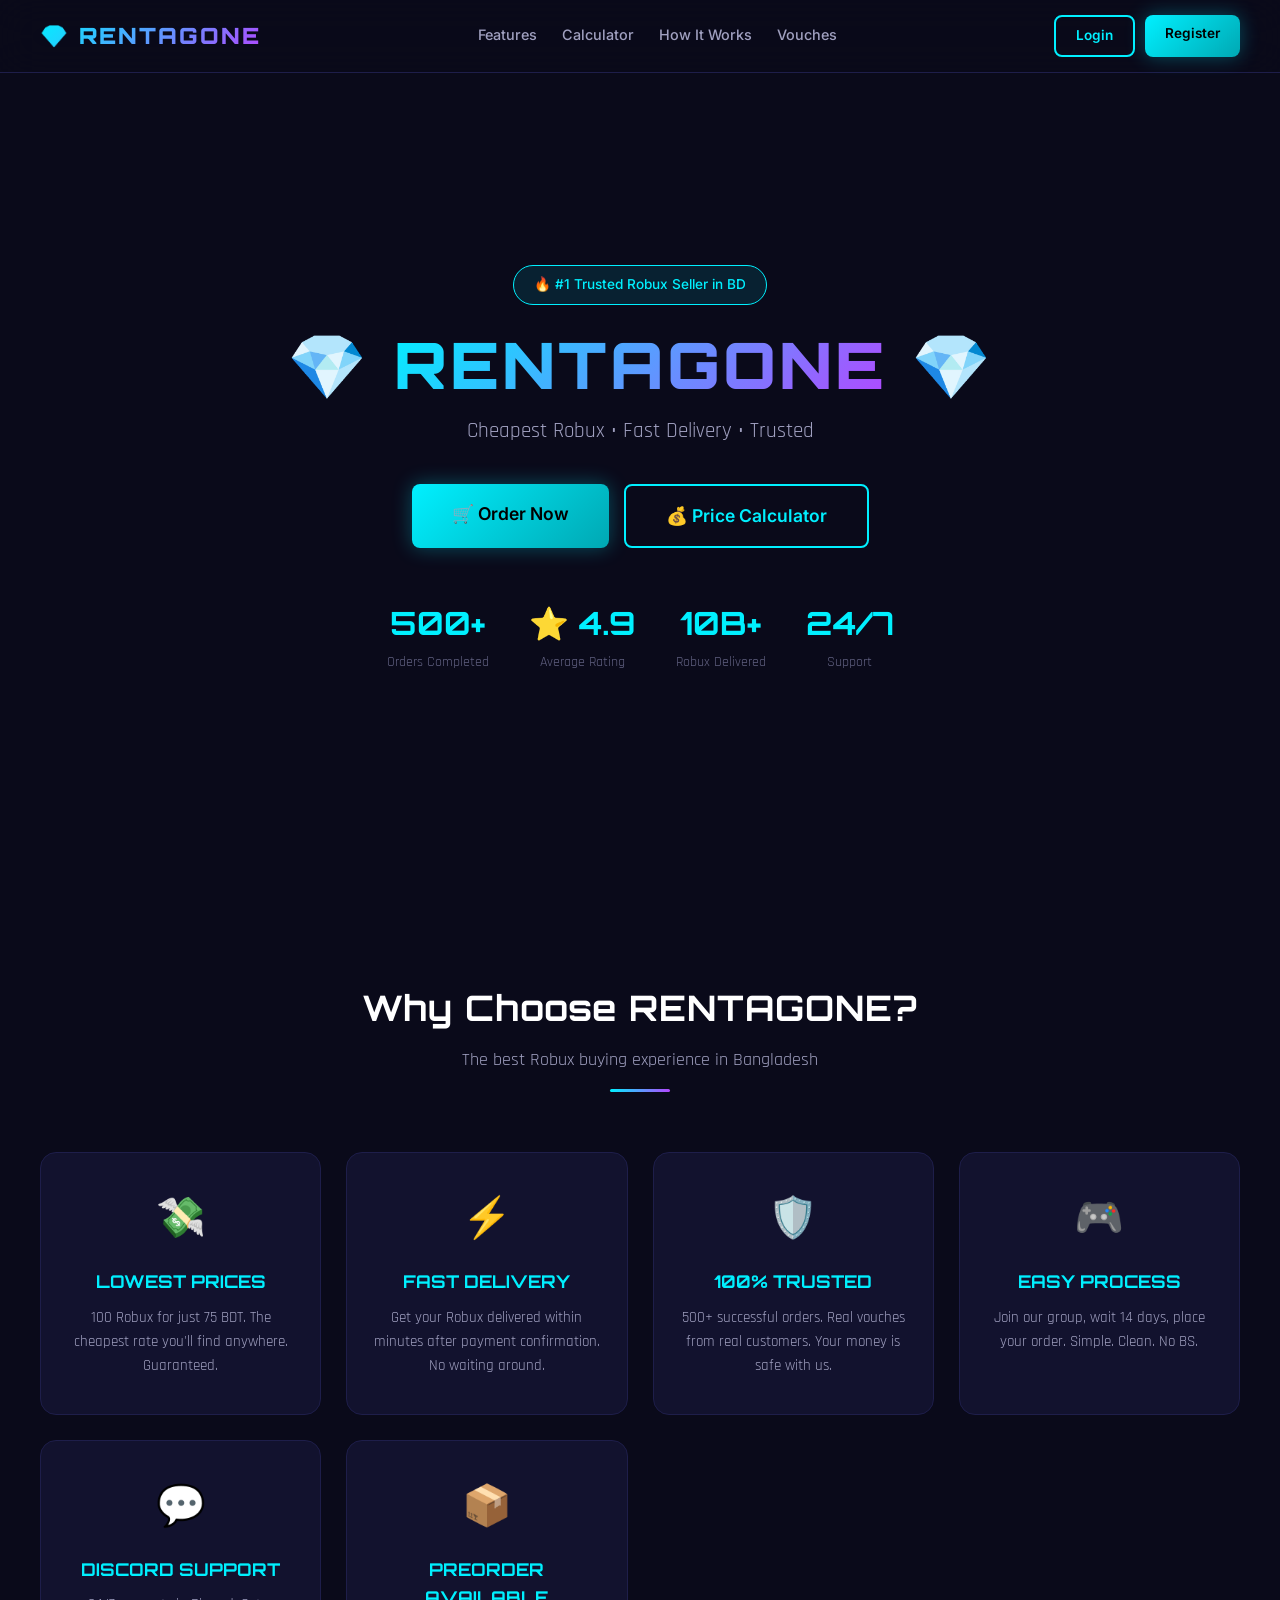
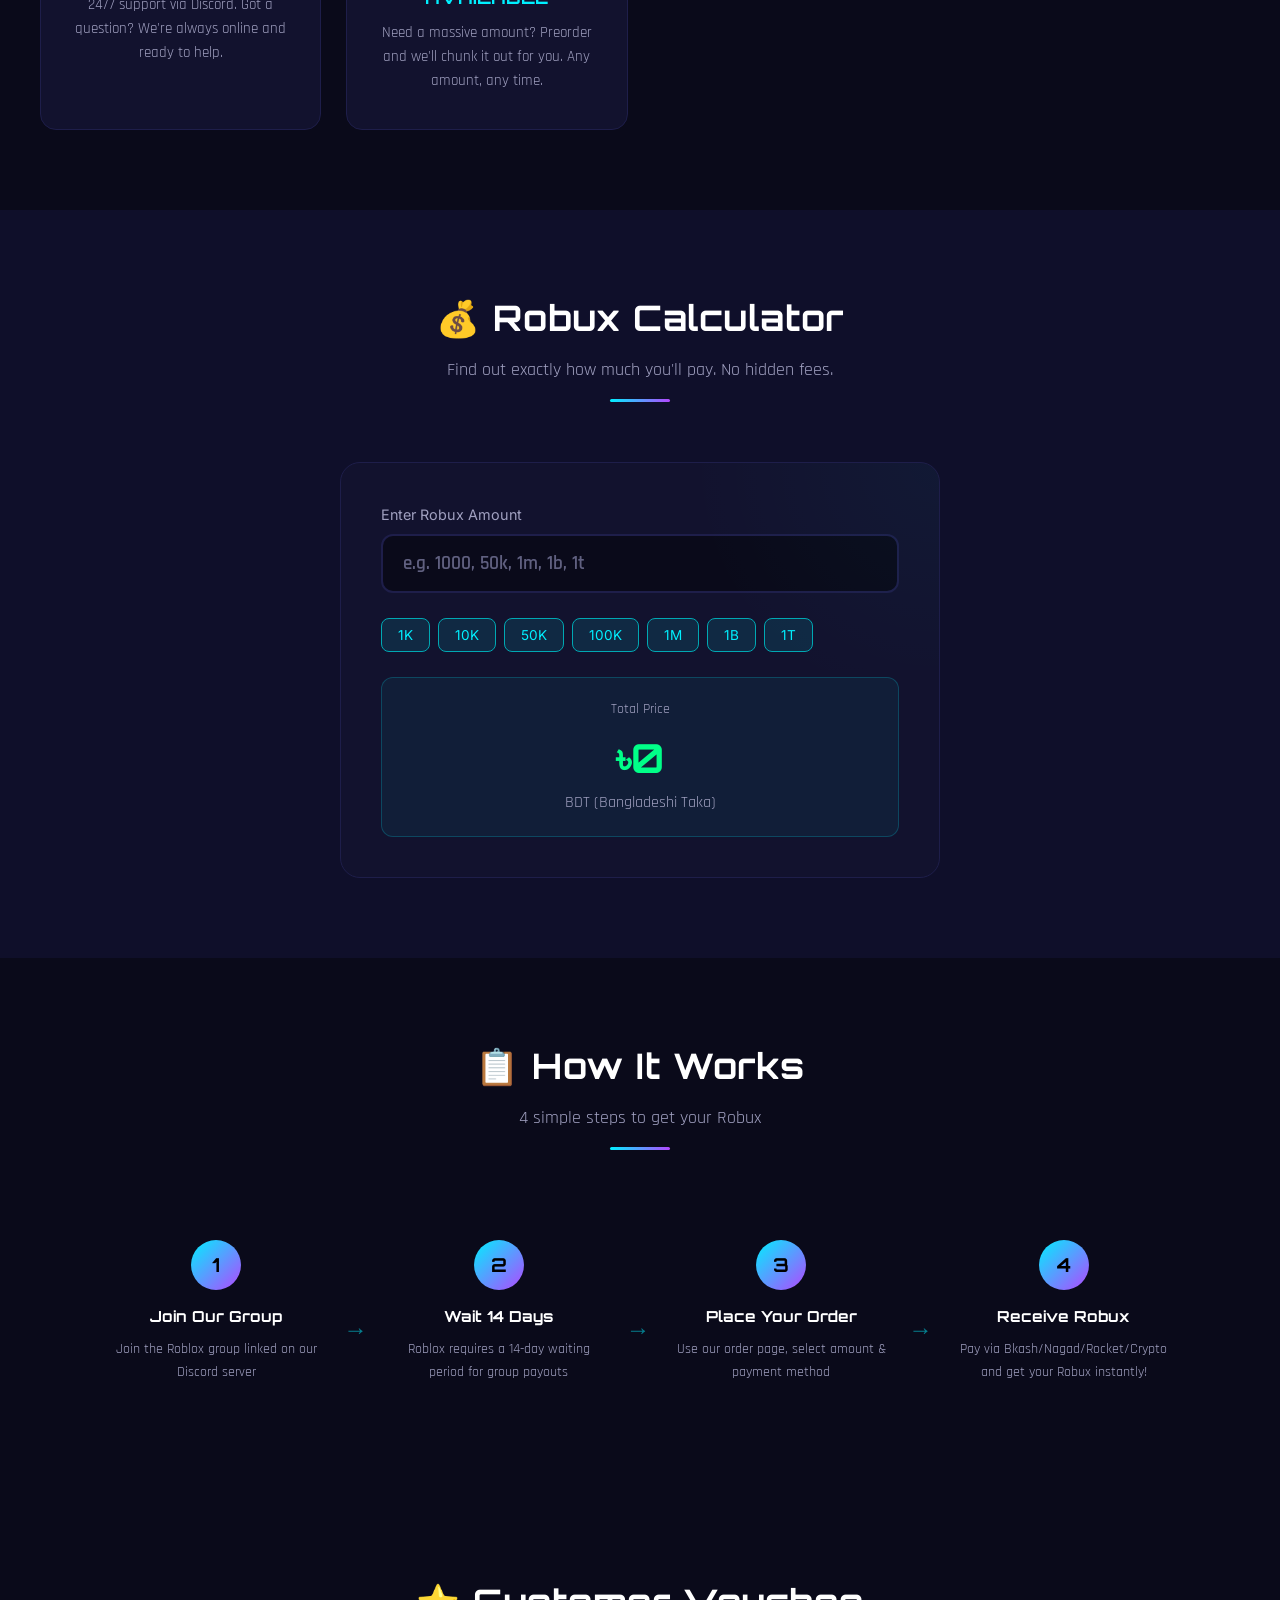
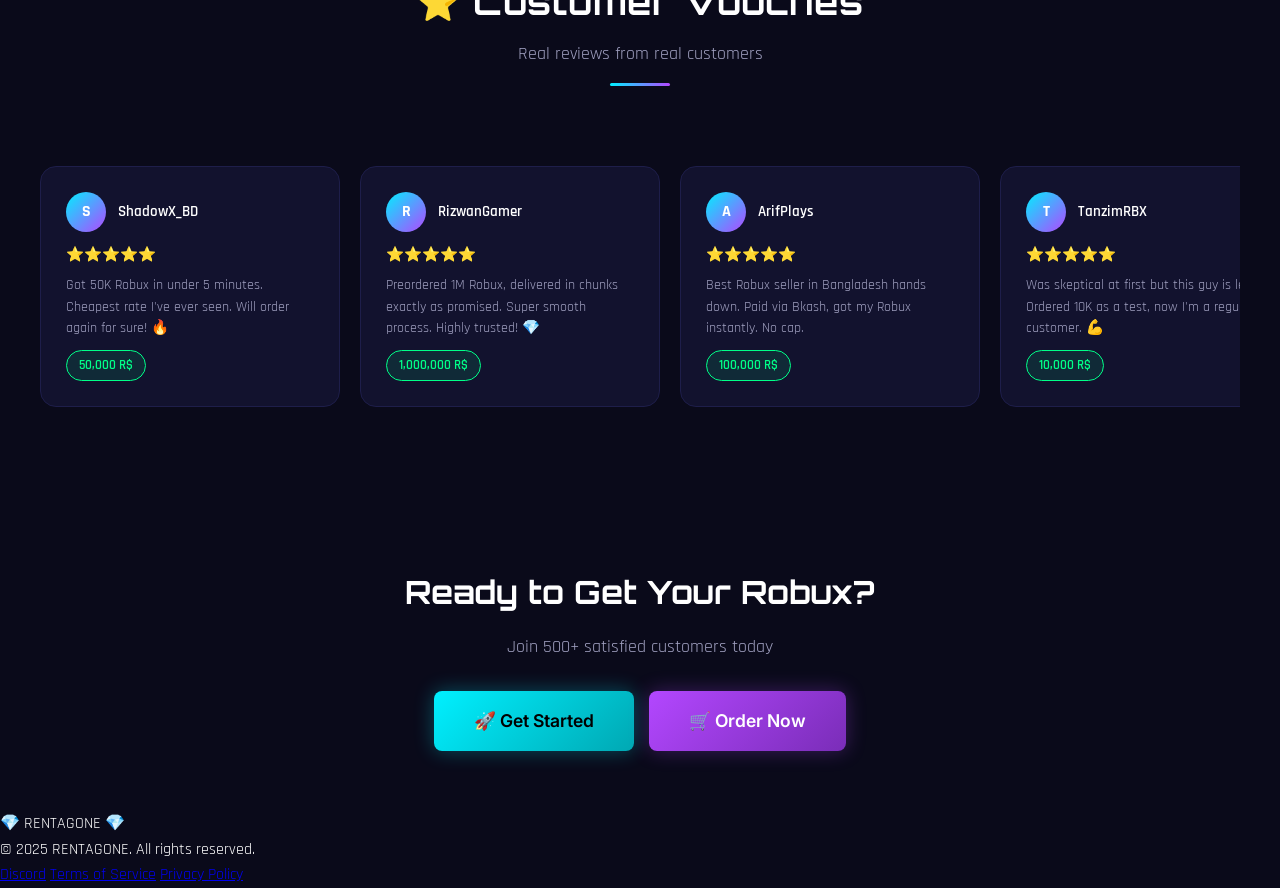
==== commit c52c0512: "Update index.html" ====
--- a/index.html
+++ b/index.html
@@ -1,70 +1,264 @@
 <!DOCTYPE html>
 <html lang="en">
 <head>
-<meta charset="UTF-8">
-<meta name="viewport" content="width=device-width, initial-scale=1.0">
-<title>💎 RENTAGONE 💎</title>
-<link rel="stylesheet" href="style.css">
+    <meta charset="UTF-8">
+    <meta name="viewport" content="width=device-width, initial-scale=1.0">
+    <title>💎 RENTAGONE - Cheapest Robux</title>
+    <link rel="stylesheet" href="style.css">
 </head>
 <body>
 
-<header class="header">
-  <h1>💎 RENTAGONE 💎</h1>
-  <p>Cheapest Robux • Fast Delivery • Trusted</p>
-</header>
-
-<section class="features animate">
-  <h2>Why Choose Us</h2>
-  <div class="cards">
-    <div class="card">Lowest Prices<br>100 Robux = 75 BDT</div>
-    <div class="card">Fast Delivery<br>Most orders completed within minutes.</div>
-    <div class="card">Trusted<br>Hundreds of successful deliveries.</div>
-  </div>
-</section>
-
-<section class="calculator animate">
-  <h2>Robux Calculator</h2>
-  <p>You can type values like: 1k • 50k • 1m • 1b</p>
-  <input type="text" id="robuxInput" placeholder="Enter Robux">
-  <p>Price: <span id="priceDisplay">0.00 BDT</span></p>
-</section>
-
-<section class="ordering animate">
-  <h2>How Ordering Works</h2>
-  <ol>
-    <li>Join our Roblox group</li>
-    <li>Wait 14 days</li>
-    <li>Place order on website</li>
-    <li>Pay with Bkash / Nagad / Crypto</li>
-    <li>Receive Robux</li>
-  </ol>
-  <div class="buttons">
-    <a href="login.html"><button>Login / Register</button></a>
-    <a href="order.html"><button>Place Order</button></a>
-    <a href="dashboard.html"><button>Dashboard</button></a>
-  </div>
-</section>
-
-<section class="vouches animate">
-  <h2>Customer Vouches</h2>
-  <div class="vouch" data-delay="0">⭐ Denolserl — Fast delivery 160 Robux</div>
-  <div class="vouch" data-delay="200">⭐ Denotiser2 — 560 Robux delivered</div>
-</section>
-
-<section class="contact animate">
-  <h2>Contact</h2>
-  <p>Discord Users:</p>
-  <ul>
-    <li>NAONIKO</li>
-    <li>ofensic67</li>
-  </ul>
-  <a href="https://discord.gg/vEsmfYv5xp"><button>Join Server</button></a>
-</section>
-
-<footer>
-  <p>© 2026 RENTAGONE</p>
-</footer>
-
-<script src="script.js"></script>
+    <!-- ========== FLOATING PARTICLES ========== -->
+    <div class="particles" id="particles"></div>
+
+    <!-- ========== TOAST NOTIFICATIONS ========== -->
+    <div class="toast-container" id="toastContainer"></div>
+
+    <!-- ========== NAVBAR ========== -->
+    <nav class="navbar">
+        <a href="index.html" class="logo">💎 RENTAGONE</a>
+        <ul class="nav-links" id="navLinks">
+            <li><a href="#features">Features</a></li>
+            <li><a href="#calculator">Calculator</a></li>
+            <li><a href="#how-it-works">How It Works</a></li>
+            <li><a href="#vouches">Vouches</a></li>
+        </ul>
+        <div class="nav-btns">
+            <a href="login.html" class="btn btn-secondary btn-sm">Login</a>
+            <a href="register.html" class="btn btn-primary btn-sm">Register</a>
+        </div>
+        <div class="hamburger" id="hamburger">
+            <span></span><span></span><span></span>
+        </div>
+    </nav>
+
+    <!-- ========== HERO SECTION ========== -->
+    <section class="hero">
+        <div class="hero-content">
+            <span class="hero-badge">🔥 #1 Trusted Robux Seller in BD</span>
+            <h1>
+                💎 <span class="gradient-text">RENTAGONE</span> 💎
+            </h1>
+            <p class="tagline">Cheapest Robux • Fast Delivery • Trusted</p>
+            <div class="hero-buttons">
+                <a href="order.html" class="btn btn-primary btn-lg">🛒 Order Now</a>
+                <a href="#calculator" class="btn btn-secondary btn-lg">💰 Price Calculator</a>
+            </div>
+            <div class="hero-stats">
+                <div class="stat-item">
+                    <span class="stat-number" id="statOrders">500+</span>
+                    <span class="stat-label">Orders Completed</span>
+                </div>
+                <div class="stat-item">
+                    <span class="stat-number">⭐ 4.9</span>
+                    <span class="stat-label">Average Rating</span>
+                </div>
+                <div class="stat-item">
+                    <span class="stat-number" id="statRobux">10B+</span>
+                    <span class="stat-label">Robux Delivered</span>
+                </div>
+                <div class="stat-item">
+                    <span class="stat-number">24/7</span>
+                    <span class="stat-label">Support</span>
+                </div>
+            </div>
+        </div>
+    </section>
+
+    <!-- ========== FEATURES SECTION ========== -->
+    <section id="features">
+        <div class="section-header animate-on-scroll">
+            <h2>Why Choose <span class="gradient-text">RENTAGONE</span>?</h2>
+            <p>The best Robux buying experience in Bangladesh</p>
+            <div class="section-line"></div>
+        </div>
+        <div class="features-grid">
+            <div class="feature-card animate-on-scroll animate-delay-1">
+                <span class="feature-icon">💸</span>
+                <h3>LOWEST PRICES</h3>
+                <p>100 Robux for just 75 BDT. The cheapest rate you'll find anywhere. Guaranteed.</p>
+            </div>
+            <div class="feature-card animate-on-scroll animate-delay-2">
+                <span class="feature-icon">⚡</span>
+                <h3>FAST DELIVERY</h3>
+                <p>Get your Robux delivered within minutes after payment confirmation. No waiting around.</p>
+            </div>
+            <div class="feature-card animate-on-scroll animate-delay-3">
+                <span class="feature-icon">🛡️</span>
+                <h3>100% TRUSTED</h3>
+                <p>500+ successful orders. Real vouches from real customers. Your money is safe with us.</p>
+            </div>
+            <div class="feature-card animate-on-scroll animate-delay-4">
+                <span class="feature-icon">🎮</span>
+                <h3>EASY PROCESS</h3>
+                <p>Join our group, wait 14 days, place your order. Simple. Clean. No BS.</p>
+            </div>
+            <div class="feature-card animate-on-scroll animate-delay-1">
+                <span class="feature-icon">💬</span>
+                <h3>DISCORD SUPPORT</h3>
+                <p>24/7 support via Discord. Got a question? We're always online and ready to help.</p>
+            </div>
+            <div class="feature-card animate-on-scroll animate-delay-2">
+                <span class="feature-icon">📦</span>
+                <h3>PREORDER AVAILABLE</h3>
+                <p>Need a massive amount? Preorder and we'll chunk it out for you. Any amount, any time.</p>
+            </div>
+        </div>
+    </section>
+
+    <!-- ========== CALCULATOR SECTION ========== -->
+    <section id="calculator" class="calculator-section">
+        <div class="section-header animate-on-scroll">
+            <h2>💰 Robux <span class="gradient-text">Calculator</span></h2>
+            <p>Find out exactly how much you'll pay. No hidden fees.</p>
+            <div class="section-line"></div>
+        </div>
+        <div class="calculator-box animate-on-scroll animate-scale">
+            <div class="calc-input-group">
+                <label>Enter Robux Amount</label>
+                <input type="text" class="calc-input" id="calcInput" placeholder="e.g. 1000, 50k, 1m, 1b, 1t">
+            </div>
+            <div class="calc-quick-btns">
+                <button class="calc-quick-btn" data-amount="1000">1K</button>
+                <button class="calc-quick-btn" data-amount="10000">10K</button>
+                <button class="calc-quick-btn" data-amount="50000">50K</button>
+                <button class="calc-quick-btn" data-amount="100000">100K</button>
+                <button class="calc-quick-btn" data-amount="1000000">1M</button>
+                <button class="calc-quick-btn" data-amount="1000000000">1B</button>
+                <button class="calc-quick-btn" data-amount="1000000000000">1T</button>
+            </div>
+            <div class="calc-result">
+                <div class="price-label">Total Price</div>
+                <div class="price-value" id="calcResult">৳0</div>
+                <div class="price-currency">BDT (Bangladeshi Taka)</div>
+            </div>
+        </div>
+    </section>
+
+    <!-- ========== HOW IT WORKS ========== -->
+    <section id="how-it-works">
+        <div class="section-header animate-on-scroll">
+            <h2>📋 How It <span class="gradient-text">Works</span></h2>
+            <p>4 simple steps to get your Robux</p>
+            <div class="section-line"></div>
+        </div>
+        <div class="steps-container">
+            <div class="step-card animate-on-scroll animate-delay-1">
+                <div class="step-number">1</div>
+                <h3>Join Our Group</h3>
+                <p>Join the Roblox group linked on our Discord server</p>
+                <span class="step-arrow">→</span>
+            </div>
+            <div class="step-card animate-on-scroll animate-delay-2">
+                <div class="step-number">2</div>
+                <h3>Wait 14 Days</h3>
+                <p>Roblox requires a 14-day waiting period for group payouts</p>
+                <span class="step-arrow">→</span>
+            </div>
+            <div class="step-card animate-on-scroll animate-delay-3">
+                <div class="step-number">3</div>
+                <h3>Place Your Order</h3>
+                <p>Use our order page, select amount & payment method</p>
+                <span class="step-arrow">→</span>
+            </div>
+            <div class="step-card animate-on-scroll animate-delay-4">
+                <div class="step-number">4</div>
+                <h3>Receive Robux</h3>
+                <p>Pay via Bkash/Nagad/Rocket/Crypto and get your Robux instantly!</p>
+            </div>
+        </div>
+    </section>
+
+    <!-- ========== VOUCHES SECTION ========== -->
+    <section id="vouches">
+        <div class="section-header animate-on-scroll">
+            <h2>⭐ Customer <span class="gradient-text">Vouches</span></h2>
+            <p>Real reviews from real customers</p>
+            <div class="section-line"></div>
+        </div>
+        <div class="vouches-scroll animate-on-scroll">
+            <!-- Vouch 1 -->
+            <div class="vouch-card">
+                <div class="vouch-header">
+                    <div class="vouch-avatar">S</div>
+                    <div class="vouch-name">ShadowX_BD</div>
+                </div>
+                <div class="vouch-stars">⭐⭐⭐⭐⭐</div>
+                <p class="vouch-text">Got 50K Robux in under 5 minutes. Cheapest rate I've ever seen. Will order again for sure! 🔥</p>
+                <span class="vouch-robux">50,000 R$</span>
+            </div>
+            <!-- Vouch 2 -->
+            <div class="vouch-card">
+                <div class="vouch-header">
+                    <div class="vouch-avatar">R</div>
+                    <div class="vouch-name">RizwanGamer</div>
+                </div>
+                <div class="vouch-stars">⭐⭐⭐⭐⭐</div>
+                <p class="vouch-text">Preordered 1M Robux, delivered in chunks exactly as promised. Super smooth process. Highly trusted! 💎</p>
+                <span class="vouch-robux">1,000,000 R$</span>
+            </div>
+            <!-- Vouch 3 -->
+            <div class="vouch-card">
+                <div class="vouch-header">
+                    <div class="vouch-avatar">A</div>
+                    <div class="vouch-name">ArifPlays</div>
+                </div>
+                <div class="vouch-stars">⭐⭐⭐⭐⭐</div>
+                <p class="vouch-text">Best Robux seller in Bangladesh hands down. Paid via Bkash, got my Robux instantly. No cap.</p>
+                <span class="vouch-robux">100,000 R$</span>
+            </div>
+            <!-- Vouch 4 -->
+            <div class="vouch-card">
+                <div class="vouch-header">
+                    <div class="vouch-avatar">T</div>
+                    <div class="vouch-name">TanzimRBX</div>
+                </div>
+                <div class="vouch-stars">⭐⭐⭐⭐⭐</div>
+                <p class="vouch-text">Was skeptical at first but this guy is legit. Ordered 10K as a test, now I'm a regular customer. 💪</p>
+                <span class="vouch-robux">10,000 R$</span>
+            </div>
+            <!-- Vouch 5 -->
+            <div class="vouch-card">
+                <div class="vouch-header">
+                    <div class="vouch-avatar">N</div>
+                    <div class="vouch-name">NafisGaming</div>
+                </div>
+                <div class="vouch-stars">⭐⭐⭐⭐⭐</div>
+                <p class="vouch-text">Ordered 500K Robux via Nagad. Everything went smooth. Support replied in under a minute on Discord!</p>
+                <span class="vouch-robux">500,000 R$</span>
+            </div>
+        </div>
+    </section>
+
+    <!-- ========== CTA SECTION ========== -->
+    <section style="text-align: center; padding: 60px 20px;">
+        <div class="animate-on-scroll animate-scale">
+            <h2 style="font-family: var(--font-display); font-size: 2rem; margin-bottom: 15px;">
+                Ready to Get Your <span class="gradient-text">Robux</span>?
+            </h2>
+            <p style="color: var(--text-secondary); margin-bottom: 30px; font-size: 1.1rem;">
+                Join 500+ satisfied customers today
+            </p>
+            <div style="display: flex; gap: 15px; justify-content: center; flex-wrap: wrap;">
+                <a href="register.html" class="btn btn-primary btn-lg">🚀 Get Started</a>
+                <a href="order.html" class="btn btn-purple btn-lg">🛒 Order Now</a>
+            </div>
+        </div>
+    </section>
+
+    <!-- ========== FOOTER ========== -->
+    <footer class="footer">
+        <div class="footer-logo">💎 RENTAGONE 💎</div>
+        <p>&copy; 2025 RENTAGONE. All rights reserved.</p>
+        <div class="footer-links">
+            <a href="#">Discord</a>
+            <a href="#">Terms of Service</a>
+            <a href="#">Privacy Policy</a>
+        </div>
+    </footer>
+
+    <!-- ========== SCRIPTS ========== -->
+    <script src="config.js"></script>
+    <script src="script.js"></script>
 </body>
-</html>
+              </html>
--- a/style.css
+++ b/style.css
@@ -1,115 +1,993 @@
-body{
-
-margin:0;
-font-family:Arial;
-background:#0a0a0a;
-color:white;
-text-align:center;
-
-}
-
-.hero{
-
-padding:80px 20px;
-background:#111;
-
-}
-
-.tagline{
-
-color:#aaa;
-
-}
-
-.mainbtn{
-
-padding:15px 30px;
-font-size:16px;
-border:none;
-background:#00ffd5;
-border-radius:6px;
-cursor:pointer;
-
-}
-
-.section{
-
-padding:60px 20px;
-border-bottom:1px solid #222;
-
-}
-
-.features{
-
-display:flex;
-justify-content:center;
-gap:20px;
-flex-wrap:wrap;
-
-}
-
-.card{
-
-background:#111;
-padding:20px;
-width:220px;
-border-radius:10px;
-
-}
-
-.examples{
-
-color:#aaa;
-
-}
-
-input{
-
-padding:12px;
-margin:8px;
-border:none;
-border-radius:6px;
-width:220px;
-
-}
-
-select{
-
-padding:12px;
-margin:8px;
-border-radius:6px;
-
-}
-
-button{
-
-padding:12px 20px;
-background:#00ffd5;
-border:none;
-border-radius:6px;
-cursor:pointer;
-
-}
-
-.orderbox{
-
-display:flex;
-flex-direction:column;
-align-items:center;
-
-}
-
-.steps{
-
-max-width:400px;
-margin:auto;
-text-align:left;
-
-}
-
-footer{
-
-padding:30px;
-background:#111;
-
-}
+/* ============================================
+   💎 RENTAGONE - Dark Cyber Theme
+   ============================================ */
+
+/* ---------- IMPORTS & RESET ---------- */
+@import url('https://fonts.googleapis.com/css2?family=Orbitron:wght@400;600;700;900&family=Rajdhani:wght@300;400;500;600;700&family=Inter:wght@300;400;500;600;700&display=swap');
+
+*, *::before, *::after {
+    margin: 0;
+    padding: 0;
+    box-sizing: border-box;
+}
+
+:root {
+    --bg-primary: #0a0a1a;
+    --bg-secondary: #0f0f2a;
+    --bg-card: #12122e;
+    --bg-card-hover: #1a1a3e;
+    --cyan: #00f0ff;
+    --cyan-dim: #00a8b3;
+    --purple: #b347ff;
+    --purple-dim: #7a2db8;
+    --pink: #ff47ab;
+    --green: #00ff88;
+    --red: #ff4757;
+    --yellow: #ffd700;
+    --text-primary: #ffffff;
+    --text-secondary: #a0a0c0;
+    --text-muted: #606080;
+    --border: #1e1e4a;
+    --glow-cyan: 0 0 20px rgba(0, 240, 255, 0.3);
+    --glow-purple: 0 0 20px rgba(179, 71, 255, 0.3);
+    --glow-green: 0 0 20px rgba(0, 255, 136, 0.3);
+    --font-display: 'Orbitron', sans-serif;
+    --font-body: 'Rajdhani', sans-serif;
+    --font-ui: 'Inter', sans-serif;
+}
+
+html {
+    scroll-behavior: smooth;
+}
+
+body {
+    font-family: var(--font-body);
+    background: var(--bg-primary);
+    color: var(--text-primary);
+    line-height: 1.6;
+    overflow-x: hidden;
+}
+
+/* ---------- SCROLLBAR ---------- */
+::-webkit-scrollbar { width: 8px; }
+::-webkit-scrollbar-track { background: var(--bg-primary); }
+::-webkit-scrollbar-thumb { 
+    background: linear-gradient(var(--cyan), var(--purple)); 
+    border-radius: 10px; 
+}
+
+/* ---------- PARTICLES BACKGROUND ---------- */
+.particles {
+    position: fixed;
+    top: 0; left: 0;
+    width: 100%; height: 100%;
+    pointer-events: none;
+    z-index: 0;
+    overflow: hidden;
+}
+
+.particle {
+    position: absolute;
+    width: 2px; height: 2px;
+    background: var(--cyan);
+    border-radius: 50%;
+    opacity: 0.4;
+    animation: float-particle linear infinite;
+}
+
+@keyframes float-particle {
+    0% { transform: translateY(100vh) scale(0); opacity: 0; }
+    10% { opacity: 0.4; }
+    90% { opacity: 0.4; }
+    100% { transform: translateY(-10vh) scale(1); opacity: 0; }
+}
+
+/* ---------- NAVBAR ---------- */
+.navbar {
+    position: fixed;
+    top: 0; left: 0; right: 0;
+    z-index: 1000;
+    display: flex;
+    justify-content: space-between;
+    align-items: center;
+    padding: 15px 40px;
+    background: rgba(10, 10, 26, 0.9);
+    backdrop-filter: blur(20px);
+    border-bottom: 1px solid var(--border);
+}
+
+.navbar .logo {
+    font-family: var(--font-display);
+    font-size: 1.4rem;
+    font-weight: 900;
+    background: linear-gradient(135deg, var(--cyan), var(--purple));
+    -webkit-background-clip: text;
+    -webkit-text-fill-color: transparent;
+    text-decoration: none;
+    letter-spacing: 2px;
+}
+
+.navbar .nav-links {
+    display: flex;
+    gap: 25px;
+    list-style: none;
+}
+
+.navbar .nav-links a {
+    color: var(--text-secondary);
+    text-decoration: none;
+    font-family: var(--font-ui);
+    font-size: 0.9rem;
+    font-weight: 500;
+    transition: all 0.3s ease;
+    position: relative;
+}
+
+.navbar .nav-links a:hover {
+    color: var(--cyan);
+}
+
+.navbar .nav-links a::after {
+    content: '';
+    position: absolute;
+    bottom: -5px; left: 0;
+    width: 0; height: 2px;
+    background: var(--cyan);
+    transition: width 0.3s ease;
+}
+
+.navbar .nav-links a:hover::after {
+    width: 100%;
+}
+
+.nav-btns {
+    display: flex;
+    gap: 10px;
+}
+
+/* Mobile hamburger */
+.hamburger {
+    display: none;
+    flex-direction: column;
+    cursor: pointer;
+    gap: 5px;
+}
+
+.hamburger span {
+    width: 25px; height: 2px;
+    background: var(--cyan);
+    transition: 0.3s;
+}
+
+/* ---------- BUTTONS ---------- */
+.btn {
+    display: inline-block;
+    padding: 12px 30px;
+    border: none;
+    border-radius: 8px;
+    font-family: var(--font-ui);
+    font-weight: 600;
+    font-size: 0.95rem;
+    cursor: pointer;
+    transition: all 0.3s ease;
+    text-decoration: none;
+    text-align: center;
+    position: relative;
+    overflow: hidden;
+}
+
+.btn::before {
+    content: '';
+    position: absolute;
+    top: 0; left: -100%;
+    width: 100%; height: 100%;
+    background: linear-gradient(90deg, transparent, rgba(255,255,255,0.1), transparent);
+    transition: left 0.5s ease;
+}
+
+.btn:hover::before {
+    left: 100%;
+}
+
+.btn-primary {
+    background: linear-gradient(135deg, var(--cyan), var(--cyan-dim));
+    color: #000;
+    box-shadow: var(--glow-cyan);
+}
+
+.btn-primary:hover {
+    transform: translateY(-2px);
+    box-shadow: 0 0 40px rgba(0, 240, 255, 0.5);
+}
+
+.btn-secondary {
+    background: transparent;
+    color: var(--cyan);
+    border: 2px solid var(--cyan);
+}
+
+.btn-secondary:hover {
+    background: rgba(0, 240, 255, 0.1);
+    transform: translateY(-2px);
+}
+
+.btn-purple {
+    background: linear-gradient(135deg, var(--purple), var(--purple-dim));
+    color: #fff;
+    box-shadow: var(--glow-purple);
+}
+
+.btn-purple:hover {
+    transform: translateY(-2px);
+    box-shadow: 0 0 40px rgba(179, 71, 255, 0.5);
+}
+
+.btn-green {
+    background: linear-gradient(135deg, var(--green), #00b360);
+    color: #000;
+    box-shadow: var(--glow-green);
+}
+
+.btn-green:hover {
+    transform: translateY(-2px);
+    box-shadow: 0 0 40px rgba(0, 255, 136, 0.5);
+}
+
+.btn-sm {
+    padding: 8px 20px;
+    font-size: 0.85rem;
+}
+
+.btn-lg {
+    padding: 16px 40px;
+    font-size: 1.1rem;
+}
+
+/* ---------- HERO SECTION ---------- */
+.hero {
+    min-height: 100vh;
+    display: flex;
+    align-items: center;
+    justify-content: center;
+    text-align: center;
+    padding: 120px 20px 80px;
+    position: relative;
+    z-index: 1;
+}
+
+.hero-content {
+    max-width: 800px;
+}
+
+.hero-badge {
+    display: inline-block;
+    padding: 8px 20px;
+    background: rgba(0, 240, 255, 0.1);
+    border: 1px solid var(--cyan);
+    border-radius: 50px;
+    color: var(--cyan);
+    font-family: var(--font-ui);
+    font-size: 0.85rem;
+    font-weight: 500;
+    margin-bottom: 25px;
+    animation: pulse-border 2s ease-in-out infinite;
+}
+
+@keyframes pulse-border {
+    0%, 100% { box-shadow: 0 0 5px rgba(0, 240, 255, 0.2); }
+    50% { box-shadow: 0 0 20px rgba(0, 240, 255, 0.4); }
+}
+
+.hero h1 {
+    font-family: var(--font-display);
+    font-size: 4rem;
+    font-weight: 900;
+    margin-bottom: 15px;
+    letter-spacing: 3px;
+    line-height: 1.1;
+}
+
+.hero h1 .gradient-text {
+    background: linear-gradient(135deg, var(--cyan), var(--purple), var(--pink));
+    -webkit-background-clip: text;
+    -webkit-text-fill-color: transparent;
+    background-size: 200% 200%;
+    animation: gradient-shift 3s ease infinite;
+}
+
+@keyframes gradient-shift {
+    0% { background-position: 0% 50%; }
+    50% { background-position: 100% 50%; }
+    100% { background-position: 0% 50%; }
+}
+
+.hero .tagline {
+    font-size: 1.3rem;
+    color: var(--text-secondary);
+    margin-bottom: 35px;
+    font-weight: 400;
+}
+
+.hero-buttons {
+    display: flex;
+    gap: 15px;
+    justify-content: center;
+    flex-wrap: wrap;
+}
+
+.hero-stats {
+    display: flex;
+    gap: 40px;
+    justify-content: center;
+    margin-top: 50px;
+    flex-wrap: wrap;
+}
+
+.stat-item {
+    text-align: center;
+}
+
+.stat-item .stat-number {
+    font-family: var(--font-display);
+    font-size: 2rem;
+    font-weight: 700;
+    color: var(--cyan);
+    display: block;
+}
+
+.stat-item .stat-label {
+    font-size: 0.9rem;
+    color: var(--text-muted);
+}
+
+/* ---------- SECTIONS ---------- */
+section {
+    padding: 80px 40px;
+    position: relative;
+    z-index: 1;
+}
+
+.section-header {
+    text-align: center;
+    margin-bottom: 60px;
+}
+
+.section-header h2 {
+    font-family: var(--font-display);
+    font-size: 2.2rem;
+    margin-bottom: 10px;
+    letter-spacing: 1px;
+}
+
+.section-header p {
+    color: var(--text-secondary);
+    font-size: 1.1rem;
+    max-width: 600px;
+    margin: 0 auto;
+}
+
+.section-line {
+    width: 60px; height: 3px;
+    background: linear-gradient(90deg, var(--cyan), var(--purple));
+    margin: 15px auto 0;
+    border-radius: 2px;
+}
+
+/* ---------- FEATURES ---------- */
+.features-grid {
+    display: grid;
+    grid-template-columns: repeat(auto-fit, minmax(280px, 1fr));
+    gap: 25px;
+    max-width: 1200px;
+    margin: 0 auto;
+}
+
+.feature-card {
+    background: var(--bg-card);
+    border: 1px solid var(--border);
+    border-radius: 16px;
+    padding: 35px 25px;
+    text-align: center;
+    transition: all 0.4s ease;
+    position: relative;
+    overflow: hidden;
+}
+
+.feature-card::before {
+    content: '';
+    position: absolute;
+    top: 0; left: 0; right: 0;
+    height: 3px;
+    background: linear-gradient(90deg, var(--cyan), var(--purple));
+    transform: scaleX(0);
+    transition: transform 0.4s ease;
+}
+
+.feature-card:hover::before {
+    transform: scaleX(1);
+}
+
+.feature-card:hover {
+    background: var(--bg-card-hover);
+    transform: translateY(-5px);
+    box-shadow: 0 10px 40px rgba(0, 0, 0, 0.3);
+}
+
+.feature-icon {
+    font-size: 2.5rem;
+    margin-bottom: 15px;
+    display: block;
+}
+
+.feature-card h3 {
+    font-family: var(--font-display);
+    font-size: 1.1rem;
+    margin-bottom: 10px;
+    color: var(--cyan);
+}
+
+.feature-card p {
+    color: var(--text-secondary);
+    font-size: 0.95rem;
+}
+
+/* ---------- CALCULATOR ---------- */
+.calculator-section {
+    background: var(--bg-secondary);
+}
+
+.calculator-box {
+    max-width: 600px;
+    margin: 0 auto;
+    background: var(--bg-card);
+    border: 1px solid var(--border);
+    border-radius: 20px;
+    padding: 40px;
+    position: relative;
+    overflow: hidden;
+}
+
+.calculator-box::after {
+    content: '';
+    position: absolute;
+    top: -50%; right: -50%;
+    width: 100%; height: 100%;
+    background: radial-gradient(circle, rgba(0, 240, 255, 0.03) 0%, transparent 70%);
+    pointer-events: none;
+}
+
+.calc-input-group {
+    margin-bottom: 25px;
+}
+
+.calc-input-group label {
+    display: block;
+    font-family: var(--font-ui);
+    font-size: 0.9rem;
+    color: var(--text-secondary);
+    margin-bottom: 8px;
+}
+
+.calc-input {
+    width: 100%;
+    padding: 15px 20px;
+    background: var(--bg-primary);
+    border: 2px solid var(--border);
+    border-radius: 12px;
+    color: var(--text-primary);
+    font-family: var(--font-body);
+    font-size: 1.2rem;
+    font-weight: 600;
+    transition: border-color 0.3s;
+    outline: none;
+}
+
+.calc-input:focus {
+    border-color: var(--cyan);
+    box-shadow: var(--glow-cyan);
+}
+
+.calc-input::placeholder {
+    color: var(--text-muted);
+}
+
+.calc-quick-btns {
+    display: flex;
+    gap: 8px;
+    flex-wrap: wrap;
+    margin-bottom: 25px;
+}
+
+.calc-quick-btn {
+    padding: 8px 16px;
+    background: rgba(0, 240, 255, 0.1);
+    border: 1px solid var(--cyan-dim);
+    border-radius: 8px;
+    color: var(--cyan);
+    font-family: var(--font-ui);
+    font-size: 0.85rem;
+    cursor: pointer;
+    transition: all 0.3s;
+}
+
+.calc-quick-btn:hover {
+    background: rgba(0, 240, 255, 0.2);
+    transform: scale(1.05);
+}
+
+.calc-result {
+    background: rgba(0, 240, 255, 0.05);
+    border: 1px solid rgba(0, 240, 255, 0.2);
+    border-radius: 12px;
+    padding: 20px;
+    text-align: center;
+}
+
+.calc-result .price-label {
+    color: var(--text-secondary);
+    font-size: 0.9rem;
+    margin-bottom: 5px;
+}
+
+.calc-result .price-value {
+    font-family: var(--font-display);
+    font-size: 2.5rem;
+    font-weight: 700;
+    color: var(--green);
+}
+
+.calc-result .price-currency {
+    font-size: 1rem;
+    color: var(--text-secondary);
+}
+
+/* ---------- HOW IT WORKS ---------- */
+.steps-container {
+    display: flex;
+    justify-content: center;
+    gap: 30px;
+    max-width: 1100px;
+    margin: 0 auto;
+    flex-wrap: wrap;
+}
+
+.step-card {
+    flex: 1;
+    min-width: 220px;
+    max-width: 260px;
+    text-align: center;
+    padding: 30px 20px;
+    position: relative;
+}
+
+.step-number {
+    display: inline-flex;
+    align-items: center;
+    justify-content: center;
+    width: 50px; height: 50px;
+    background: linear-gradient(135deg, var(--cyan), var(--purple));
+    border-radius: 50%;
+    font-family: var(--font-display);
+    font-size: 1.2rem;
+    font-weight: 700;
+    color: #000;
+    margin-bottom: 15px;
+}
+
+.step-card h3 {
+    font-family: var(--font-display);
+    font-size: 0.95rem;
+    color: var(--text-primary);
+    margin-bottom: 8px;
+}
+
+.step-card p {
+    color: var(--text-secondary);
+    font-size: 0.9rem;
+}
+
+.step-arrow {
+    position: absolute;
+    right: -25px; top: 50%;
+    color: var(--cyan);
+    font-size: 1.5rem;
+    opacity: 0.5;
+}
+
+/* ---------- VOUCHES ---------- */
+.vouches-scroll {
+    display: flex;
+    gap: 20px;
+    overflow-x: auto;
+    padding: 20px 0;
+    max-width: 1200px;
+    margin: 0 auto;
+    scroll-snap-type: x mandatory;
+}
+
+.vouches-scroll::-webkit-scrollbar { height: 6px; }
+.vouches-scroll::-webkit-scrollbar-thumb { 
+    background: var(--purple); border-radius: 10px; 
+}
+
+.vouch-card {
+    min-width: 300px;
+    background: var(--bg-card);
+    border: 1px solid var(--border);
+    border-radius: 16px;
+    padding: 25px;
+    scroll-snap-align: start;
+    transition: all 0.3s;
+}
+
+.vouch-card:hover {
+    border-color: var(--purple);
+    box-shadow: var(--glow-purple);
+}
+
+.vouch-header {
+    display: flex;
+    align-items: center;
+    gap: 12px;
+    margin-bottom: 12px;
+}
+
+.vouch-avatar {
+    width: 40px; height: 40px;
+    border-radius: 50%;
+    background: linear-gradient(135deg, var(--cyan), var(--purple));
+    display: flex;
+    align-items: center;
+    justify-content: center;
+    font-weight: 700;
+    font-size: 1rem;
+}
+
+.vouch-name {
+    font-weight: 600;
+    font-size: 0.95rem;
+}
+
+.vouch-stars {
+    color: var(--yellow);
+    font-size: 0.9rem;
+    margin-bottom: 8px;
+}
+
+.vouch-text {
+    color: var(--text-secondary);
+    font-size: 0.9rem;
+    line-height: 1.5;
+}
+
+.vouch-robux {
+    display: inline-block;
+    margin-top: 10px;
+    padding: 4px 12px;
+    background: rgba(0, 255, 136, 0.1);
+    border: 1px solid var(--green);
+    border-radius: 20px;
+    color: var(--green);
+    font-size: 0.8rem;
+    font-weight: 600;
+}
+
+/* ---------- FORMS (Register/Login) ---------- */
+.auth-page {
+    min-height: 100vh;
+    display: flex;
+    align-items: center;
+    justify-content: center;
+    padding: 100px 20px 40px;
+}
+
+.auth-box {
+    width: 100%;
+    max-width: 480px;
+    background: var(--bg-card);
+    border: 1px solid var(--border);
+    border-radius: 20px;
+    padding: 40px;
+    position: relative;
+    overflow: hidden;
+}
+
+.auth-box::before {
+    content: '';
+    position: absolute;
+    top: 0; left: 0; right: 0;
+    height: 3px;
+    background: linear-gradient(90deg, var(--cyan), var(--purple), var(--pink));
+}
+
+.auth-box h2 {
+    font-family: var(--font-display);
+    font-size: 1.6rem;
+    text-align: center;
+    margin-bottom: 8px;
+}
+
+.auth-box .auth-subtitle {
+    text-align: center;
+    color: var(--text-secondary);
+    margin-bottom: 30px;
+    font-size: 0.95rem;
+}
+
+.form-group {
+    margin-bottom: 20px;
+}
+
+.form-group label {
+    display: block;
+    font-family: var(--font-ui);
+    font-size: 0.85rem;
+    color: var(--text-secondary);
+    margin-bottom: 6px;
+    font-weight: 500;
+}
+
+.form-input {
+    width: 100%;
+    padding: 13px 16px;
+    background: var(--bg-primary);
+    border: 2px solid var(--border);
+    border-radius: 10px;
+    color: var(--text-primary);
+    font-family: var(--font-body);
+    font-size: 1rem;
+    transition: all 0.3s;
+    outline: none;
+}
+
+.form-input:focus {
+    border-color: var(--cyan);
+    box-shadow: 0 0 0 3px rgba(0, 240, 255, 0.1);
+}
+
+.form-input::placeholder {
+    color: var(--text-muted);
+}
+
+.form-input.error {
+    border-color: var(--red);
+    box-shadow: 0 0 0 3px rgba(255, 71, 87, 0.1);
+}
+
+.form-error {
+    color: var(--red);
+    font-size: 0.8rem;
+    margin-top: 4px;
+    display: none;
+}
+
+.form-error.show {
+    display: block;
+}
+
+.auth-footer {
+    text-align: center;
+    margin-top: 20px;
+    color: var(--text-secondary);
+    font-size: 0.9rem;
+}
+
+.auth-footer a {
+    color: var(--cyan);
+    text-decoration: none;
+}
+
+.auth-footer a:hover {
+    text-decoration: underline;
+}
+
+/* ---------- DASHBOARD ---------- */
+.dashboard {
+    padding-top: 100px;
+    max-width: 1200px;
+    margin: 0 auto;
+}
+
+.dash-header {
+    display: flex;
+    justify-content: space-between;
+    align-items: center;
+    margin-bottom: 40px;
+    flex-wrap: wrap;
+    gap: 20px;
+}
+
+.dash-welcome h1 {
+    font-family: var(--font-display);
+    font-size: 1.8rem;
+}
+
+.dash-welcome p {
+    color: var(--text-secondary);
+}
+
+.dash-grid {
+    display: grid;
+    grid-template-columns: repeat(auto-fit, minmax(300px, 1fr));
+    gap: 25px;
+    margin-bottom: 40px;
+}
+
+.dash-card {
+    background: var(--bg-card);
+    border: 1px solid var(--border);
+    border-radius: 16px;
+    padding: 25px;
+    transition: all 0.3s;
+}
+
+.dash-card:hover {
+    border-color: var(--cyan-dim);
+}
+
+.dash-card h3 {
+    font-family: var(--font-display);
+    font-size: 1rem;
+    color: var(--cyan);
+    margin-bottom: 15px;
+    display: flex;
+    align-items: center;
+    gap: 8px;
+}
+
+.profile-info {
+    display: flex;
+    flex-direction: column;
+    gap: 12px;
+}
+
+.profile-row {
+    display: flex;
+    justify-content: space-between;
+    padding: 8px 0;
+    border-bottom: 1px solid var(--border);
+}
+
+.profile-row .label {
+    color: var(--text-muted);
+    font-size: 0.9rem;
+}
+
+.profile-row .value {
+    font-weight: 600;
+    color: var(--text-primary);
+}
+
+/* Orders table */
+.orders-table {
+    width: 100%;
+    border-collapse: collapse;
+}
+
+.orders-table th {
+    text-align: left;
+    padding: 12px 15px;
+    font-family: var(--font-ui);
+    font-size: 0.8rem;
+    color: var(--text-muted);
+    text-transform: uppercase;
+    letter-spacing: 1px;
+    border-bottom: 1px solid var(--border);
+}
+
+.orders-table td {
+    padding: 12px 15px;
+    font-size: 0.95rem;
+    border-bottom: 1px solid rgba(30, 30, 74, 0.5);
+}
+
+.status-badge {
+    display: inline-block;
+    padding: 4px 12px;
+    border-radius: 20px;
+    font-size: 0.8rem;
+    font-weight: 600;
+}
+
+.status-pending {
+    background: rgba(255, 215, 0, 0.1);
+    color: var(--yellow);
+    border: 1px solid var(--yellow);
+}
+
+.status-completed {
+    background: rgba(0, 255, 136, 0.1);
+    color: var(--green);
+    border: 1px solid var(--green);
+}
+
+.status-cancelled {
+    background: rgba(255, 71, 87, 0.1);
+    color: var(--red);
+    border: 1px solid var(--red);
+}
+
+/* ---------- ORDER PAGE ---------- */
+.order-page {
+    padding-top: 100px;
+    max-width: 800px;
+    margin: 0 auto;
+}
+
+.order-box {
+    background: var(--bg-card);
+    border: 1px solid var(--border);
+    border-radius: 20px;
+    padding: 40px;
+    margin-bottom: 30px;
+}
+
+.order-type-toggle {
+    display: flex;
+    background: var(--bg-primary);
+    border-radius: 12px;
+    padding: 4px;
+    margin-bottom: 30px;
+}
+
+.toggle-btn {
+    flex: 1;
+    padding: 12px;
+    text-align: center;
+    border: none;
+    border-radius: 10px;
+    background: transparent;
+    color: var(--text-secondary);
+    font-family: var(--font-ui);
+    font-weight: 600;
+    font-size: 0.95rem;
+    cursor: pointer;
+    transition: all 0.3s;
+}
+
+.toggle-btn.active {
+    background: linear-gradient(135deg, var(--cyan), var(--cyan-dim));
+    color: #000;
+    box-shadow: var(--glow-cyan);
+}
+
+.payment-methods {
+    display: grid;
+    grid-template-columns: repeat(2, 1fr);
+    gap: 12px;
+    margin-bottom: 25px;
+}
+
+.payment-method {
+    padding: 15px;
+    background: var(--bg-primary);
+    border: 2px solid var(--border);
+    border-radius: 12px;
+    text-align: center;
+    cursor: pointer;
+    transition: all 0.3s;
+    font-family: var(--font-ui);
+    font-weight: 500;
+    color: var(--text-secondary);
+}
+
+.payment-method:hover {
+    border-color: var(--cyan-dim);
+}
+
+.payment-method.selected {
+    border-color: var(--cyan);
+    background: rgba(0, 240, 255, 0.05);
+    color: var(--cyan);
+    box-shadow: var(--glow-cyan);
+}
+
+.payment-method .pay-icon {
+    font-size: 1.5rem;
+    display: block;
+    margin-bottom: 5px;
+}
+
+.order-summary {
+    background: rgba(0, 240, 255, 0.05);
+    border: 1px s
